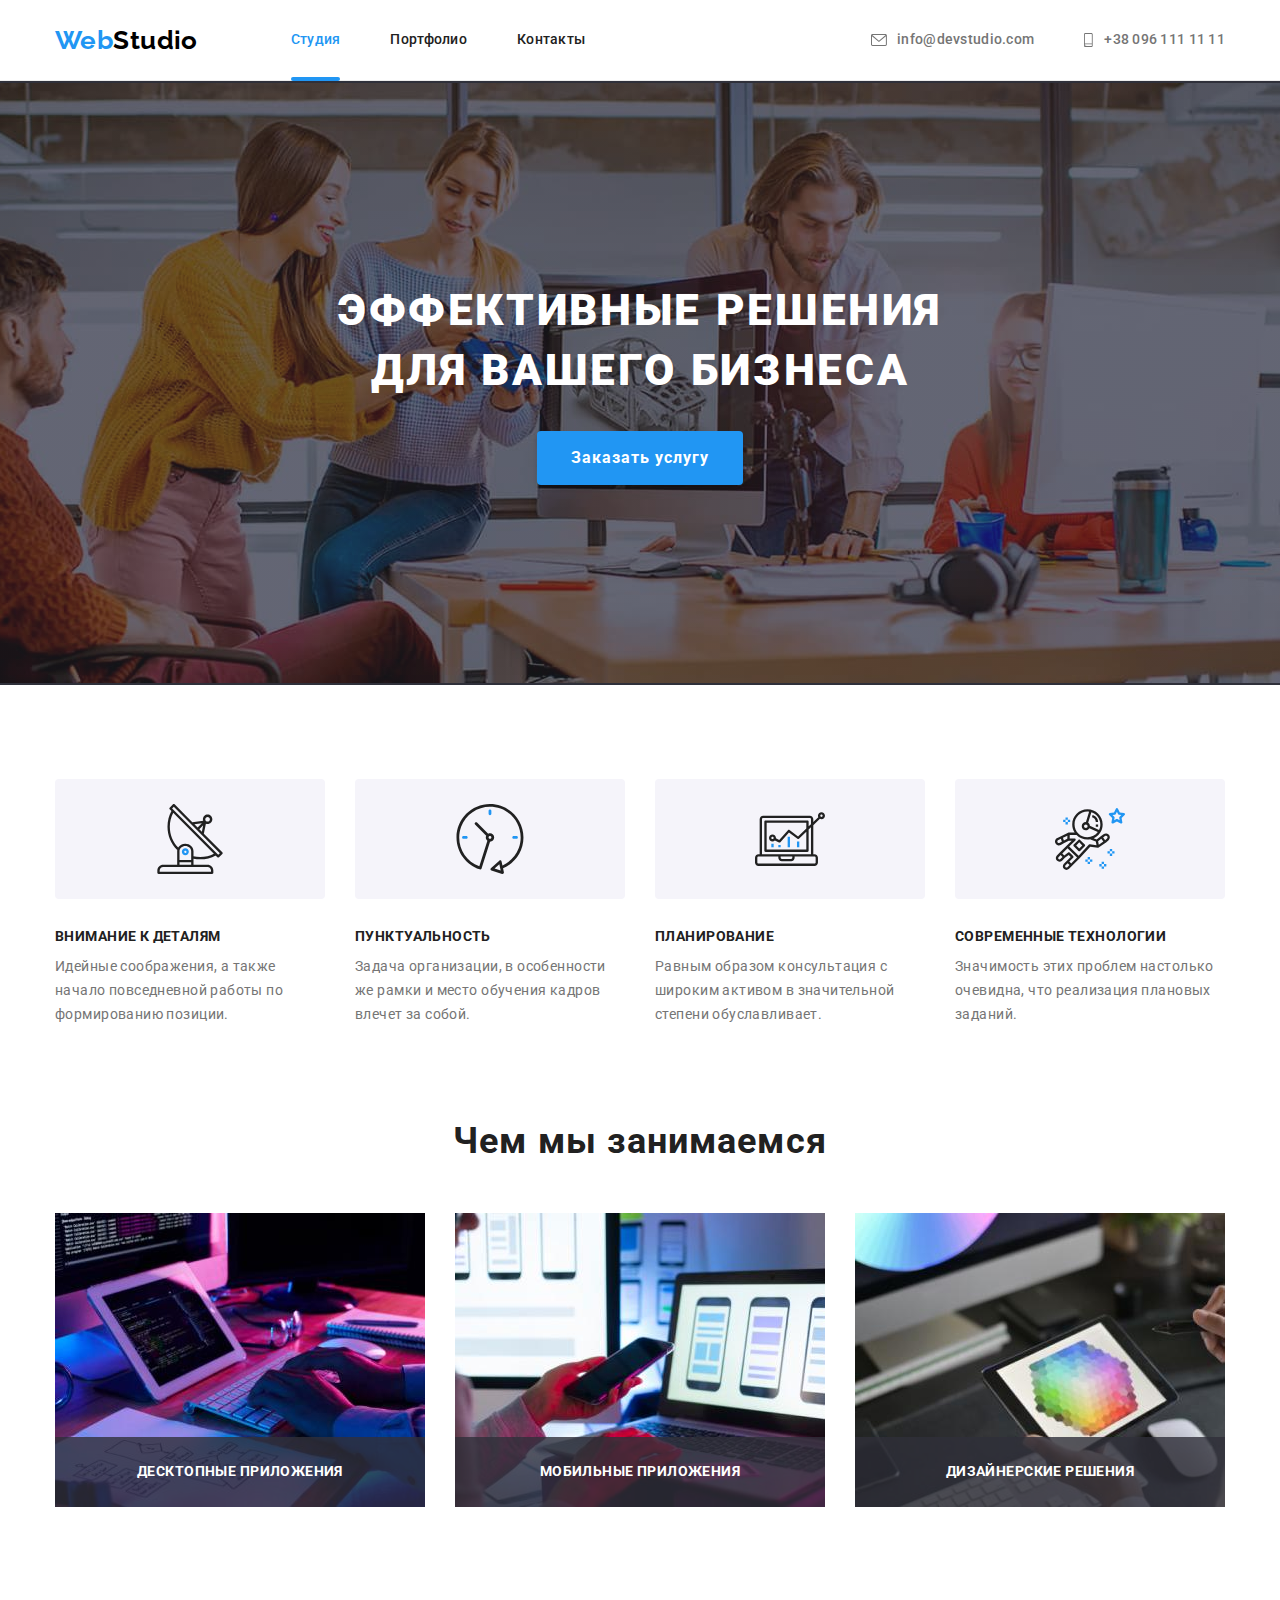
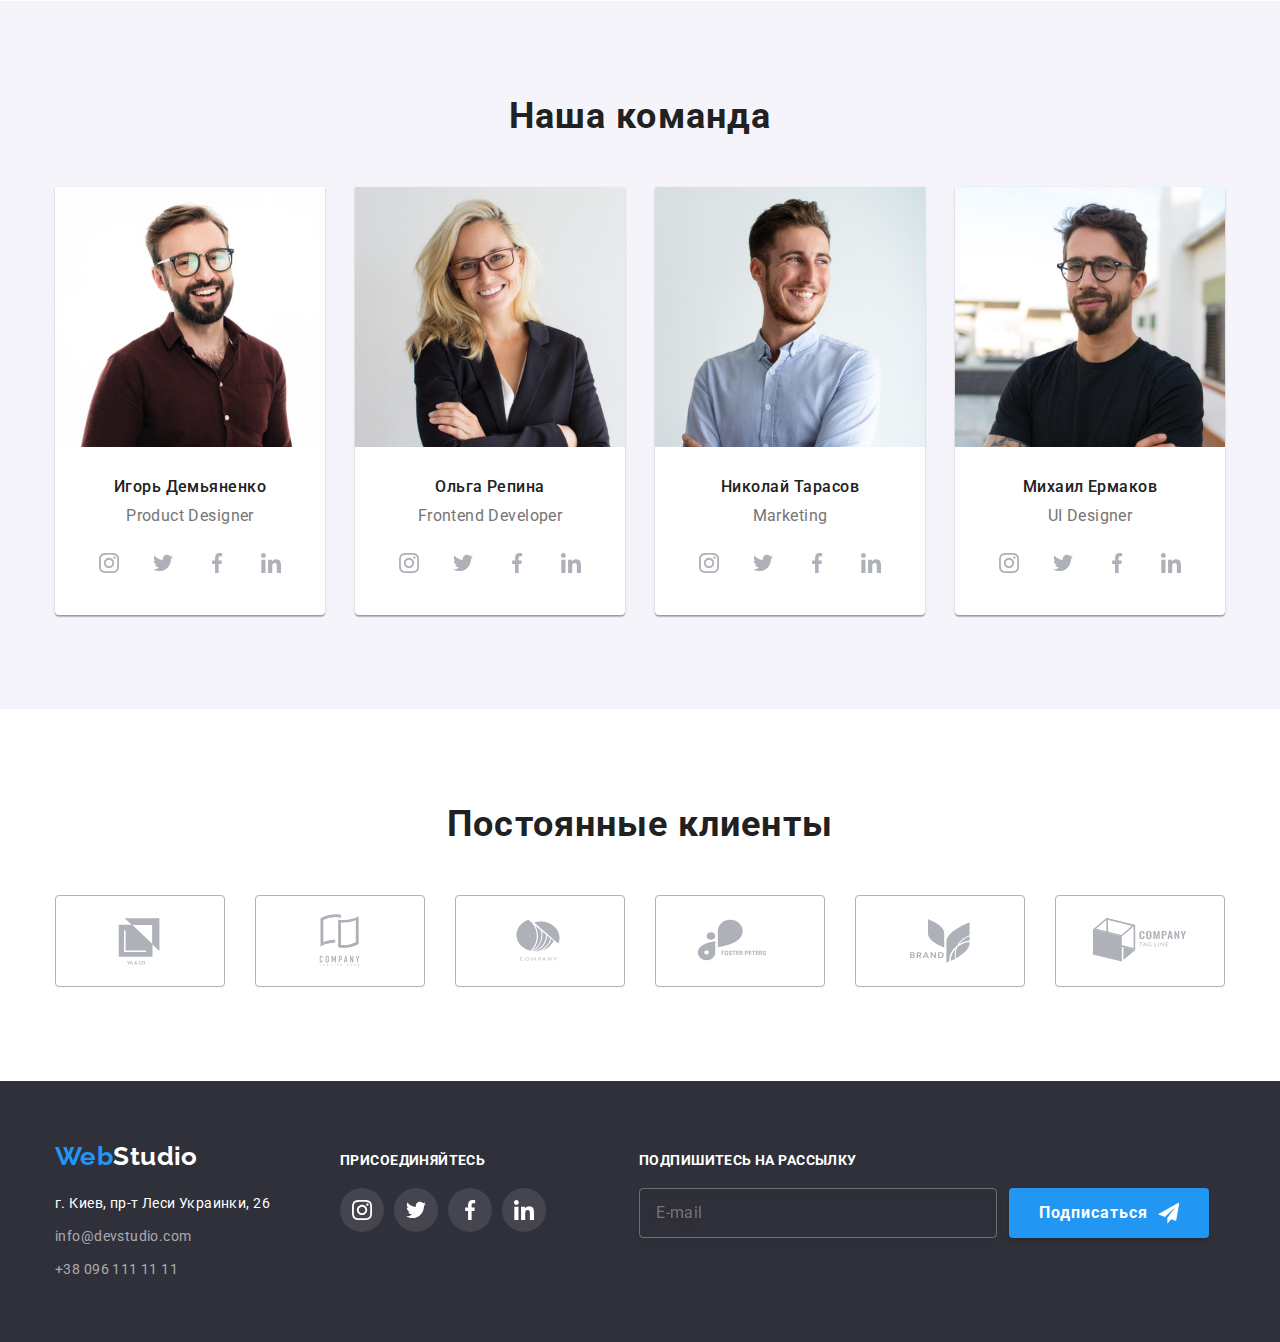
==== index.html @ 06416f3c "змінені імена класів згідно ВЕМ" ====
<!DOCTYPE html>
<html lang="en">
<head>
    <meta charset="UTF-8">
    <meta http-equiv="X-UA-Compatible" content="IE=edge">
    <meta name="viewport" content="width=device-width, initial-scale=1.0">
    <title>WebStudio</title>
    <link href="https://fonts.googleapis.com/css2?family=Raleway:wght@700&family=Roboto:wght@400;500;700;900&display=swap"
        rel="stylesheet">
    <link rel="stylesheet" href="https://cdnjs.cloudflare.com/ajax/libs/modern-normalize/1.1.0/modern-normalize.min.css">
    <link rel="stylesheet" href="./css/styles.css">
</head>
<body>
    <!--навигация-->
    <header class="header">
        <div class="header__container container">
            <nav class="site-nav">
                <a href="./index.html" class="logo">Web<span class="logo__half">Studio</span></a>
                <ul class="site-nav list">
                    <li class="site-nav__item">
                        <a href="#" class="site-nav__link site-nav__link--curent">Студия</a>
                    </li>
                    <li class="site-nav__item">
                        <a href="./portfolio.html" class="site-nav__link">Портфолио</a>
                    </li>
                    <li class="site-nav__item">
                        <a href="#" class="site-nav__link">Контакты</a>
                    </li>
                    
                </ul>
            </nav>
            <ul class="header-contact list">
                <li class="header-contact__item">
                    <a href="mailto:info@devstudio.com" class="header-contact__link">
                        <svg class="header-contact__icon" style="width: 16px; height: 12px;">
                            <use href="./images/symbol-defs.svg#icon-envelope"></use>
                        </svg>
                        info@devstudio.com
                    </a>
            </li>
                <li><a href="tel:+380961111111" class="header-contact__link">
                    <svg class="header-contact__icon" style="width: 10px; height: 16px;">
                        <use href="./images/symbol-defs.svg#icon-smartphone"></use>
                    </svg>
                    +38 096 111 11 11</a></li>
            </ul>
        </div>
    </header>
    <!--основной контент-->
    <main>
        <!--секция 1-->
        <section class="hero section">
            <div class="container">
                <h1 class="hero__title">Эффективные решения для вашего бизнеса</h1>
                <button type="button" class="button" data-modal-open>Заказать услугу</button>
            </div>
        </section>
        <!--секция 2-->
        <section class="features section">
            <div class="container">
                <ul class="features__list list">
                    <li class="features__item">
                       <div class="features__image">
                            <svg class="features__icon">
                                <use href="./images/symbol-defs.svg#icon-antenna">
                                </use>
                            </svg>
                       </div>
                        <h3 class="features__title">Внимание к деталям</h3>
                        <p class="features__text">Идейные соображения, а также начало повседневной работы по формированию позиции.</p>
                    </li>
                    <li class="features__item">
                        <div class="features__image">
                            <svg class="features__icon">
                                <use href="./images/symbol-defs.svg#icon-clock">
                                </use>
                            </svg>
                        </div>
                        <h3 class="features__title">Пунктуальность</h3>
                        <p class="features__text">Задача организации, в особенности же рамки и место обучения кадров влечет за собой.</p>
                    </li>
                    <li class="features__item">
                        <div class="features__image">
                            <svg class="features__icon">
                                <use href="./images/symbol-defs.svg#icon-diagram">
                                </use>
                            </svg>
                        </div>
                        <h3 class="features__title">Планирование</h3>
                        <p class="features__text">Равным образом консультация с широким активом в значительной степени обуславливает.</p>
                    </li>
                    <li class="features__item">
                        <div class="features__image">
                            <svg class="features__icon">
                                <use href="./images/symbol-defs.svg#icon-astronaut">
                                </use>
                            </svg>
                        </div>
                        <h3 class="features__title">Современные технологии</h3>
                        <p class="features__text">Значимость этих проблем настолько очевидна, что реализация плановых заданий.</p>
                    </li>
                </ul>
            </div>
        </section>
        <!--секция 3-->
        <section class="business section">
            <div class="container">
                <h2 class="section-title">Чем мы занимаемся</h2>
                <ul class="business__list list">
                    <li class="business__item"><img src="./images/box-1.jpg" alt="man writing a code">
                        <h3 class="business__title">Десктопные приложения</h3>    
                    </li>
                    <li class="business__item"><img src="./images/box-2.jpg" alt="man with smartphone in his hand near laptop">
                        <h3 class="business__title">Мобильные приложения</h3>
                    </li>
                    <li class="business__item"><img src="./images/box-3.jpg" alt="man with tablet">
                        <h3 class="business__title">Дизайнерские решения</h3>
                    </li>
                </ul>
            </div>
        </section>
        <!--секция 4-->
        <section class="team section">
            <div class="container">
                <h2 class="section-title">Наша команда</h2>
                <ul class="team__list list">
                    <li class="team__item"><img src="./images/img-1.jpg" alt="smiling man in glases" width="270" height="260">
                        <div class="team__discription">
                            <h3 class="team__name">Игорь Демьяненко</h3>
                            <p class="team__position">Product Designer</p>
                            
                            <ul class="social-networks list">
                                <li class="social-networks__item">
                                    <a href="#" class="social-networks__link">
                                        <svg class="social-networks__icon">
                                            <use href="./images/symbol-defs.svg#icon-instagram"></use>
                                        </svg>
                                    </a>
                                </li>
                                <li class="social-networks__item">
                                    <a href="#" class="social-networks__link">
                                        <svg class="social-networks__icon">
                                            <use href="./images/symbol-defs.svg#icon-twitter"></use>
                                        </svg>
                                    </a>
                                </li>
                                <li class="social-networks__item">
                                    <a href="#" class="social-networks__link">
                                        <svg class="social-networks__icon">
                                            <use href="./images/symbol-defs.svg#icon-facebook"></use>
                                        </svg>
                                    </a>
                                </li>
                                <li class="social-networks__item">
                                    <a href="#" class="social-networks__link">
                                        <svg class="social-networks__icon">
                                            <use href="./images/symbol-defs.svg#icon-linkedin"></use>
                                        </svg>
                                    </a>
                                </li>
                            </ul>
                        </div>
                    </li>
                    <li class="team__item"><img src="./images/img-2.jpg" alt="smiling woman with glasses" width="270" height="260">
                        <div class="team__discription">
                            <h3 class="team__name">Ольга Репина</h3>
                            <p class="team__position">Frontend Developer</p>
                            <ul class="social-networks list">
                                <li class="social-networks__item">
                                    <a href="#" class="social-networks__link">
                                        <svg class="social-networks__icon">
                                            <use href="./images/symbol-defs.svg#icon-instagram"></use>
                                        </svg>
                                    </a>
                                </li>
                                <li class="social-networks__item">
                                    <a href="#" class="social-networks__link">
                                        <svg class="social-networks__icon">
                                            <use href="./images/symbol-defs.svg#icon-twitter"></use>
                                        </svg>
                                    </a>
                                </li>
                                <li class="social-networks__item">
                                    <a href="#" class="social-networks__link">
                                        <svg class="social-networks__icon">
                                            <use href="./images/symbol-defs.svg#icon-facebook"></use>
                                        </svg>
                                    </a>
                                </li>
                                <li class="social-networks__item">
                                    <a href="#" class="social-networks__link">
                                        <svg class="social-networks__icon">
                                            <use href="./images/symbol-defs.svg#icon-linkedin"></use>
                                        </svg>
                                    </a>
                                </li>
                            </ul>
                        </div>
                    </li>
                    <li class="team__item"><img src="./images/img-3.jpg" alt="smiling man" width="270" height="260">
                        <div class="team__discription">
                            <h3 class="team__name">Николай Тарасов</h3>
                            <p class="team__position">Marketing</p>
                            <ul class="social-networks list">
                                <li class="social-networks__item">
                                    <a href="#" class="social-networks__link">
                                        <svg class="social-networks__icon">
                                            <use href="./images/symbol-defs.svg#icon-instagram"></use>
                                        </svg>
                                    </a>
                                </li>
                                <li class="social-networks__item">
                                    <a href="#" class="social-networks__link">
                                        <svg class="social-networks__icon">
                                            <use href="./images/symbol-defs.svg#icon-twitter"></use>
                                        </svg>
                                    </a>
                                </li>
                                <li class="social-networks__item">
                                    <a href="#" class="social-networks__link">
                                        <svg class="social-networks__icon">
                                            <use href="./images/symbol-defs.svg#icon-facebook"></use>
                                        </svg>
                                    </a>
                                </li>
                                <li class="social-networks__item">
                                    <a href="#" class="social-networks__link">
                                        <svg class="social-networks__icon">
                                            <use href="./images/symbol-defs.svg#icon-linkedin"></use>
                                        </svg>
                                    </a>
                                </li>
                            </ul>
                        </div>
                    </li>
                    <li class="team__item"><img src="./images/img-4.jpg" alt="man in glases" width="270" height="260">
                        <div class="team__discription">
                            <h3 class="team__name">Михаил Ермаков</h3>
                            <p class="team__position">UI Designer</p>
                            <ul class="social-networks list">
                                <li class="social-networks__item">
                                    <a href="#" class="social-networks__link">
                                        <svg class="social-networks__icon">
                                            <use href="./images/symbol-defs.svg#icon-instagram"></use>
                                        </svg>
                                    </a>
                                </li>
                                <li class="social-networks__item">
                                    <a href="#" class="social-networks__link">
                                        <svg class="social-networks__icon">
                                            <use href="./images/symbol-defs.svg#icon-twitter"></use>
                                        </svg>
                                    </a>
                                </li>
                                <li class="social-networks__item">
                                    <a href="#" class="social-networks__link">
                                        <svg class="social-networks__icon">
                                            <use href="./images/symbol-defs.svg#icon-facebook"></use>
                                        </svg>
                                    </a>
                                </li>
                                <li class="social-networks__item">
                                    <a href="#" class="social-networks__link">
                                        <svg class="social-networks__icon">
                                            <use href="./images/symbol-defs.svg#icon-linkedin"></use>
                                        </svg>
                                    </a>
                                </li>
                            </ul>
                        </div>
                    </li>
                </ul>
            </div>
        </section>
        <!--секция 5-->
        <section class="regular-customers section">
            <div class="container">
                <h2 class="section-title">Постоянные клиенты</h2>
                <ul class="regular-customers__list list">
                    <li class="regular-customers__item">
                        <a href="" class="regular-customers__link">
                            <svg class="regular-customers__logo">
                                <use href="./images/symbol-defs.svg#icon-company-one">
                                </use>
                            </svg>
                        </a>
                    </li>
                    <li class="regular-customers__item">
                        <a href="" class="regular-customers__link">
                            <svg class="regular-customers__logo">
                                <use href="./images/symbol-defs.svg#icon-company-two">
                                </use>
                            </svg>
                        </a>
                    </li>
                    <li class="regular-customers__item">
                        <a href="" class="regular-customers__link">
                            <svg class="regular-customers__logo">
                                <use href="./images/symbol-defs.svg#icon-company-three">
                                </use>
                            </svg>
                        </a>
                    </li>
                    <li class="regular-customers__item">
                        <a href="" class="regular-customers__link">
                            <svg class="regular-customers__logo">
                                <use href="./images/symbol-defs.svg#icon-company-four">
                                </use>
                            </svg>
                        </a>
                    </li>
                    <li class="regular-customers__item">
                        <a href="" class="regular-customers__link">
                            <svg class="regular-customers__logo">
                                <use href="./images/symbol-defs.svg#icon-company-five">
                                </use>
                            </svg>
                        </a>
                    </li>
                    <li class="regular-customers__item">
                        <a href="" class="regular-customers__link">
                            <svg class="regular-customers__logo">
                                <use href="./images/symbol-defs.svg#icon-company-six">
                                </use>
                            </svg>
                        </a>
                    </li>
                </ul>
            </div>
        </section>
    </main>
    <!--контакты-->
    <footer class="footer">
        <div class="footer__display container">
            <div>
            <a href="./index.html" class="logo logo--footer">Web<span class="footer__logo-half">Studio</span></a>
            <address>
                <p class="footer__location">г. Киев, пр-т Леси Украинки, 26</p>
                
                <ul class="footer__adress list">
                    <li class="footer__item"><a href="mailto:info@devstudio.com" class="footer__contact">info@devstudio.com</a></li>
                    <li class="footer__item"><a href="tel:+380961111111" class="footer__contact">+38 096 111 11 11</a></li>
                </ul>

            </address>
            </div>
        
        
            <div class="join">
                <h3 class="footer-subtitle">присоединяйтесь</h3>
                <ul class="social-networks join__social-networks list">
                    <li class="social-networks__item">
                        <a href="#" class="social-networks__link social-networks__link--bg">
                            <svg class="social-networks__icon social-networks__icon--color">
                                <use href="./images/symbol-defs.svg#icon-instagram"></use>
                            </svg>
                        </a>
                    </li>
                    <li class="social-networks__item">
                        <a href="#" class="social-networks__link social-networks__link--bg">
                            <svg class="social-networks__icon social-networks__icon--color">
                                <use href="./images/symbol-defs.svg#icon-twitter"></use>
                            </svg>
                        </a>
                    </li>
                    <li class="social-networks__item">
                        <a href="#" class="social-networks__link social-networks__link--bg">
                            <svg class="social-networks__icon social-networks__icon--color">
                                <use href="./images/symbol-defs.svg#icon-facebook"></use>
                            </svg>
                        </a>
                    </li>
                    <li class="social-networks__item">
                        <a href="#" class="social-networks__link social-networks__link--bg">
                            <svg class="social-networks__icon social-networks__icon--color">
                                <use href="./images/symbol-defs.svg#icon-linkedin"></use>
                            </svg>
                        </a>
                    </li>
                </ul>
            </div>
            <div class="subscription">
                <h3 class="footer-subtitle">Подпишитесь на рассылку</h3>
                <form class="subscription__form">
                        <input type="email" name="email" placeholder="E-mail" class="subscription__email" required >
                    <button type="submit" class="button subscription__button">Подписаться
                        <svg width="24" height="24" class="subscription__icon">
                            <use href="./images/symbol-defs.svg#icon-send"></use>
                        </svg>
                    </button>
                </form>
            </div>
        </div>
    </footer>

    <div class="backdrop is-hidden" data-modal>
        <div class="modal">
            <button type="button" class="close-button" data-modal-close>
                <svg class="close-button__image">
                    <use href="./images/symbol-defs.svg#icon-close"></use>
                </svg>
            </button>

            <form action="#" class="main-form">
                <h2 class="main-form__title">Оставьте свои данные, мы вам перезвоним</h2>
               <div class="input">
                    <label for="user-name" class="input__lable">Имя
                        <input id="user-name" type="text" name="user-name" class="input__field">
                        <svg class="input__icon">
                            <use href="./images/symbol-defs.svg#icon-person-black"></use>
                        </svg>
                        </label>
                </div>
                <div class="input">
                    <label for="user-phone" class="input__lable">Телефон
                    <input id="user-phone" type="tel" name="user-phone" class="input__field">
                    <svg class="input__icon">
                        <use href="./images/symbol-defs.svg#icon-phone-black"></use>
                    </svg>
                    </label>
                </div>
                <div class="input">
                    <label for="user-email" class="input__lable">Почта
                    <input id="user-email" type="email" name="user-email" class="input__field">
                    <svg class="input__icon">
                        <use href="./images/symbol-defs.svg#icon-email-black"></use>
                    </svg>
                    </label>
                </div>
                <div class="input">
                    <label for="comment" class="input__lable">Комментарий</label>
                   <textarea name="comment" id="comment" cols="1" rows="10" placeholder="Введите текст" class="input__coment"></textarea>
                </div>
                <div class="check-box">
                    <label for="agree" class="check-box__label">
                        <input id="agree" type="checkbox" class="check-box__marck">
                            <svg class="check-box__image">
                                <use href="./images/symbol-defs.svg#icon-check"></use>
                            </svg>
                        <span class="check-box__text">Соглашаюсь с рассылкой и принимаю <a href="#" class="check-box__link">
                        Условия договора</a></span>
                    </label>
                    
                </div>
                <button type="submit" class="button main-form__btn">Отправить</button>

            </form>
        </div>
    </div>
    <script src="./js/modal.js"></script>
</body>
</html>
---- css/styles.css ----
:root {
  --primary-text-color: #757575;
  --secondary-color: #212121;
  --text-white: #ffffff;
  --accent-color: #2196f3;
  --primary-bgc: #ffffff;
  --secondary-bgc: #f5f4fa;
  --footer-bcg: #2f303a;
}

body {
  font-family: Roboto, sans-serif;
  background-color: var(--primary-bgc);
  color: var(--primary-text-color);
  font-size: 14px;
  letter-spacing: 0.03em;
}

/*обнулюяю відступи окремих елементів**/
h1,
h2,
h3,
h4,
h5,
h6,
ul,
p {
  margin: 0;
  padding: 0;
}

/*задаю значення та спосіб відображення всіх елементів img*/
img {
  display: block;
  max-width: 100%;
}

/*параметри контейнера*/
.container {
  margin-left: auto;
  margin-right: auto;
  padding-left: 15px;
  padding-right: 15px;
  width: 1200px;
}

/*параметри секій*/
.section {
  padding-bottom: 94px;
  padding-top: 94px;
}

/*Прибирає маркери списку*/
.list {
  list-style: none;
}

/*Header*/
.header {
  border-bottom: solid 1px #ececec;
}

/*перелаштовує на flex елементи всередині heaer*/
.header__container {
  display: flex;
  align-items: center;
}

/*Логотип*/

.logo {
  margin-right: 93px;

  font-family: "Raleway", sans-serif;
  font-weight: 700;
  font-size: 26px;
  line-height: 1.19;

  color: var(--accent-color);
  text-decoration: none;
}

.logo__half {
  color: #000000;
}

/*Навігація сайту*/
.site-nav {
  display: flex;
  align-items: center;
}

.site-nav__link {
  display: block;
  padding: 32px 0;

  color: var(--secondary-color);
  text-decoration: none;
  font-weight: 500;
  font-size: 14px;
  line-height: 1.14;
  letter-spacing: 0.02em;

  transition: color 250ms cubic-bezier(0.4, 0, 0.2, 1);
}

.site-nav__item:not(:last-child) {
  margin-right: 50px;
}

.site-nav__link:hover,
.site-nav__link:focus {
  color: var(--accent-color);
}
.site-nav__link--curent {
  position: relative;
  color: var(--accent-color);
}

.site-nav__link--curent::after {
  position: absolute;
  bottom: -1px;
  display: block;

  content: "";
  width: 100%;
  height: 4px;

  background-color: var(--accent-color);
  border-radius: 2px;
}

/*Контакти*/

.header-contact {
  display: flex;
  margin-left: auto;
}

.header-contact__link {
  display: flex;
  align-items: center;

  color: var(--primary-text-color);
  text-decoration: none;
  font-weight: 500;
  font-size: 14px;
  line-height: 1.14;
  letter-spacing: 0.02em;

  transition: color 250ms cubic-bezier(0.4, 0, 0.2, 1);
}

.header-contact__link:hover,
.header-contact__link:focus {
  color: var(--accent-color);
}

.header-contact__item:first-child {
  margin-right: 50px;
}
.header-contact__icon {
  fill: var(--primary-text-color);
  margin-right: 10px;

  transition: fill 250ms cubic-bezier(0.4, 0, 0.2, 1);
}
.header-contact__link:hover .header-contact__icon {
  fill: var(--accent-color);
}

/*Body*/

/*Hero*/
.section.hero {
  background-color: var(--footer-bcg);
  padding: 200px 0;
  text-align: center;
  margin: 0 auto;

  background-image: linear-gradient(
      to right,
      rgba(47, 48, 58, 0.4),
      rgba(47, 48, 58, 0.4)
    ),
    url(../images/hero_image.jpg);
  background-repeat: no-repeat;
  background-position: center;
  max-width: 1600px;
}

/*основний заголовок*/
.hero__title {
  margin: 0 auto;
  max-width: 696px;
  margin-bottom: 30px;

  color: var(--text-white);
  font-weight: 900;
  font-size: 44px;
  line-height: 1.36;
  letter-spacing: 0.06em;
  text-transform: uppercase;
}

/*кнопка "замовити послугу"*/
.button {
  padding: 10px 32px;

  color: var(--text-white);
  background-color: var(--accent-color);
  font-family: "Roboto", sans-serif;
  font-weight: 700;
  font-size: 16px;
  line-height: 1.88;
  letter-spacing: 0.06em;

  border-color: transparent;
  border-radius: 4px;
  box-shadow: 0px 4px 4px rgba(0, 0, 0, 0.15);
  cursor: pointer;

  transition: bacground-color 250ms cubic-bezier(0.4, 0, 0.2, 1);
}

.button:hover,
.button:focus {
  background-color: #188ce8;
  box-sizing: border-box;
  box-shadow: 0px 4px 4px rgba(0, 0, 0, 0.15);

  border-radius: 4px;
}

/*переваги*/
.features {
  padding-bottom: 0;
}

.features__list {
  display: flex;
  flex-wrap: wrap;
  margin-left: calc(-1 * 30px);
}

.features__image {
  display: flex;
  height: 120px;
  align-items: center;
  justify-content: center;
  margin-bottom: 30px;

  background-color: var(--secondary-bgc);
  border-radius: 4px;
}

.features__icon {
  width: 70px;
  height: 70px;
}

.features__item {
  margin-left: 30px;
  flex-basis: calc((100% - 4 * 30px) / 4);
}

.features__title {
  margin-bottom: 10px;

  font-weight: 700;
  font-size: 14px;
  line-height: 1.14;
  text-transform: uppercase;

  color: var(--secondary-color);
}

.features__text {
  font-weight: 400;
  line-height: 1.71;
}

/*Секція 3  чим ми займаємось*/

/*заголовки секцій*/
.section-title {
  margin: 0 auto;
  margin-bottom: 50px;

  font-weight: 700;
  font-size: 36px;
  line-height: 1.17;
  text-align: center;
  letter-spacing: 0.03em;

  color: var(--secondary-color);
}

/*контент секції 3*/
.business__list {
  display: flex;
  flex-wrap: wrap;
  margin-left: -30px;
}

.business__item {
  position: relative;

  margin-left: 30px;
  flex-basis: calc((100% - 3 * 30px) / 3);
}

.business__title {
  position: absolute;
  bottom: 0px;

  width: 100%;
  padding: 27px 0px;

  font-weight: 700;
  font-size: 14px;
  line-height: 1.14;
  text-align: center;
  letter-spacing: 0.03em;
  text-transform: uppercase;

  color: var(--text-white);
  background: rgba(47, 48, 58, 0.8);
}

/*Секція 4  команда*/
.team {
  background: var(--secondary-bgc);
}

.team__list {
  display: flex;
  flex-wrap: wrap;
  margin-left: -30px;
}

/*карточки "команда"*/
.team__item {
  margin-left: 30px;
  flex-basis: calc((100% - 30px * 4) / 4);

  background: var(--primary-bgc);
  box-shadow: 0px 1px 3px rgba(0, 0, 0, 0.12), 0px 1px 1px rgba(0, 0, 0, 0.14),
    0px 2px 1px rgba(0, 0, 0, 0.2);
  border-radius: 0px 0px 4px 4px;
}

/*заголовки карток*/
.team__name {
  margin-bottom: 10px;

  font-weight: 500;
  font-size: 16px;
  line-height: 1.19;
  text-align: center;
  letter-spacing: 0.03em;
  color: var(--secondary-color);
}
.team__position {
  font-size: 16px;
  line-height: 1.19;

  text-align: center;
}

/*заголовки карток - згруповані*/
.team__discription {
  padding: 30px 32px 30px 32px;
  text-align: center;
  box-sizing: border-box;
  align-items: center;
}

/*соціальні мережі*/
.social-networks {
  display: flex;
  margin-top: 16px;
  margin-left: 0px;
  justify-content: space-between;
}

.social-networks__item:not(:last-child) {
  margin-right: 10px;
}

.social-networks__link {
  display: flex;
  align-items: center;
  justify-content: center;
  width: 44px;
  height: 44px;

  background-color: var(--primary-bgc);
  border-radius: 50%;

  transition: background-color 250ms cubic-bezier(0.4, 0, 0.2, 1);
}

.social-networks__icon {
  width: 20px;
  height: 20px;

  fill: #afb1b8;

  transition: fill 250ms cubic-bezier(0.4, 0, 0.2, 1);
}

.social-networks__link:hover .social-networks__icon,
.social-networks__link:focus .social-networks__icon {
  fill: var(--text-white);
}

.social-networks__link:hover,
.social-networks__link:focus {
  background-color: var(--accent-color);
}

/*секція 5 regular-customers*/
.regular-customers__list {
  display: flex;
  flex-wrap: wrap;
  margin-left: -30px;
}

.regular-customers__item {
  margin-left: 30px;
  flex-basis: calc((100% - 30px * 6) / 6);
}

.regular-customers__link {
  display: flex;
  align-items: center;
  justify-content: center;

  width: 170px;
  height: 92px;

  border: solid 1px #afb1b8;
  border-radius: 4px;

  transition: border 250ms cubic-bezier(0.4, 0, 0.2, 1);
}
.regular-customers__link:hover,
.regular-customers__link:focus {
  border: solid 1px var(--accent-color);
}

.regular-customers__logo {
  width: 106px;
  height: 60px;

  fill: #afb1b8;
  box-sizing: border-box;

  transition: fill 250ms cubic-bezier(0.4, 0, 0.2, 1);
}

.regular-customers__link:hover .regular-customers__logo,
.regular-customers__link:focus .regular-customers__logo {
  fill: var(--accent-color);
}

/*footer*/
.footer {
  background: var(--footer-bcg);
  padding: 60px 0;
}

/*параметри логотипу у футері*/
.logo--footer {
  display: inline-block;
  margin-bottom: 20px;
  margin-right: 0px;
}
.footer__logo-half {
  color: var(--text-white);
}

/*адреса*/
.footer__location {
  font-style: normal;
  line-height: 1.71;

  color: var(--text-white);

  margin-bottom: 9px;
}

/*контактні дані*/
.footer__contact {
  font-style: normal;
  line-height: 1.71;
  text-decoration: none;

  color: rgba(255, 255, 255, 0.6);

  transition: color 250ms cubic-bezier(0.4, 0, 0.2, 1);
}
.footer__contact:hover,
.footer__contact:focus {
  color: var(--accent-color);
}

.footer__item:first-child {
  margin-bottom: 9px;
}

/*footer social list*/

.footer__display {
  display: flex;
  align-items: baseline;
}

.join {
  margin-left: 70px;
}
.footer-subtitle {
  margin-bottom: 20px;

  font-weight: 700;
  font-size: 14px;
  line-height: 16px;
  letter-spacing: 0.03em;
  text-transform: uppercase;

  color: #ffffff;
}

.join__social-networks {
  display: flex;
  justify-content: space-between;
}

.social-networks__item:not(:last-child) {
  margin-right: 10px;
}

.social-networks__link--bg {
  background: rgba(255, 255, 255, 0.1);
}

.social-networks__icon--color {
  fill: var(--text-white);
}

/*footer form*/

.subscription {
  margin-left: 93px;
}
.subscription__form {
  display: flex;
}
.subscription__email {
  display: flex;
  align-items: center;
  width: 358px;
  height: 50px;
  padding-left: 16px;

  font-size: 16px;
  line-height: 1.25;
  letter-spacing: 0.03em;
  color: rgba(255, 255, 255, 0.6);

  border: 1px solid rgba(255, 255, 255, 0.3);
  box-sizing: border-box;
  filter: drop-shadow(0px 4px 4px rgba(0, 0, 0, 0.15));
  border-radius: 4px;
  background: transparent;

  transition: border-color 250ms cubic-bezier(0.4, 0, 0.2, 1);
}

.subscription__email:focus-within {
  outline: none;
  border-color: var(--accent-color);
}

.subscription__button {
  display: flex;
  align-items: center;
  justify-content: center;
  padding: 10px 28px;
  width: 200px;
  height: 50px;
  margin-left: 12px;
}

.subscription__icon {
  fill: var(--primary-bgc);
  margin-left: 10px;
}

/*Backdrop*/

.backdrop {
  position: fixed;
  top: 0;
  left: 0;
  width: 100%;
  height: 100%;

  background: rgba(0, 0, 0, 0.2);

  transition: opacity 250ms cubic-bezier(0.4, 0, 0.2, 1),
    visibility 250ms cubic-bezier(0.4, 0, 0.2, 1);
  opacity: 1;
}
.modal {
  display: block;
  position: absolute;
  top: 50%;
  left: 50%;

  min-height: 581px;
  min-width: 528px;
  background: var(--primary-bgc);

  box-shadow: 0px 1px 3px rgba(0, 0, 0, 0.12), 0px 1px 1px rgba(0, 0, 0, 0.14),
    0px 2px 1px rgba(0, 0, 0, 0.2);
  border-radius: 4px;

  transition: transform 250ms cubic-bezier(0.4, 0, 0.2, 1);
  transform: translate(-50%, -50%) scale(1);
}

.backdrop.is-hidden .modal {
  transform: translate(-50%, -50%) scale(1.1);
  display: block;
  position: absolute;
  top: 50%;
  left: 50%;
}

.backdrop.is-hidden {
  opacity: 0;
  pointer-events: none;
  visibility: hidden;
}

.close-button__image {
  width: 18px;
  height: 18px;
  fill: #000000;

  transition: fill 250ms cubic-bezier(0.4, 0, 0.2, 1);
}

.close-button__image:hover,
.close-button__image:focus {
  fill: var(--accent-color);
}
.close-button {
  position: absolute;
  top: 8px;
  right: 8px;

  display: flex;
  width: 30px;
  height: 30px;
  align-items: center;
  justify-content: center;

  background: var(--primary-bgc);
  border: 1px solid rgba(0, 0, 0, 0.1);
  border-radius: 50%;
  cursor: pointer;
}
/*===Форма===*/
.main-form {
  padding: 40px;
}
.main-form__title {
  display: inline-block;
  margin-bottom: 12px;
  font-size: 700;
  font-size: 20px;
  line-height: 1.15;
  align-items: center;
  vertical-align: Top;
  letter-spacing: 0.03em;
  color: var(--secondary-color);
}
.input {
  position: relative;
  display: flex;
  flex-direction: column;
}
.input:not(:last-child) {
  margin-bottom: 10px;
}
.input__field {
  width: 448px;
  height: 40px;
  box-sizing: border-box;
  padding: 12px 12px 12px 42px;
  margin-top: 4px;

  font-size: 16px;
  line-height: 1.16;
  letter-spacing: 0.01em;

  border: 1px solid rgba(33, 33, 33, 0.2);
  border-radius: 4px;
  cursor: pointer;

  transition: border-color 250ms cubic-bezier(0.4, 0, 0.2, 1);
}
.input__lable {
  display: flex;
  flex-direction: column;
  margin-left: 0;
  margin-right: 0;

  font-size: 12px;
  line-height: 1.17;
  letter-spacing: 0.01em;
  color: var(--primary-text-color);
}

.input__field:focus-within {
  border-color: var(--accent-color);
  outline: none;
}

.input__icon {
  position: absolute;
  display: flex;
  width: 18px;
  height: 18px;
  justify-content: baseline;
  align-items: baseline;
  left: 12px;
  top: 29px;

  fill: var(--secondary-color);
  transition: fill 250ms cubic-bezier(0.4, 0, 0.2, 1);
}

.input__lable:focus-within .input__icon {
  fill: var(--accent-color);
}

.input__coment {
  box-sizing: content-box;
  position: relative;
  resize: none;
  width: 448px;
  height: 120px;
  padding: 12px 16px;
  margin-top: 4px;

  font-size: 12px;
  line-height: 1.17;
  letter-spacing: 0.01em;
  color: #757575;

  border: 1px solid rgba(33, 33, 33, 0.2);
  box-sizing: border-box;
  border-radius: 4px;

  transition: border-color 250ms cubic-bezier(0.4, 0, 0.2, 1);
}

.input__coment:focus-within {
  border-color: var(--accent-color);
  outline: none;
}

.input__coment::placeholder {
  font-size: 14px;
  line-height: 1.14;
  letter-spacing: 0.01em;

  color: rgba(117, 117, 117, 0.5);
}

.check-box {
  display: flex;
  justify-content: baseline;
  align-items: baseline;
  margin-top: 20px;
  margin-bottom: 30px;
}
.check-box__label {
  display: flex;
  justify-content: center;
  align-items: center;
  margin-left: auto;
  margin-right: auto;
  font-size: 14px;
  line-height: 1.71;
  letter-spacing: 0.03em;
  color: var(--primary-text-color);
}
.check-box__marck {
  width: 16px;
  height: 15px;
  margin-right: 7px;
  appearance: none;
}

.check-box__image {
  width: 16px;
  height: 15px;
  margin-right: 7px;

  fill: var(--text-white);
  border: 2px solid var(--secondary-color);
  border-radius: 2px;

  transition: background-color 250ms cubic-bezier(0.4, 0, 0.2, 1),
    border-color 250ms cubic-bezier(0.4, 0, 0.2, 1);
}
.check-box__marck:checked + .check-box__image {
  width: 16px;
  height: 15px;
  fill: var(--text-white);
  border-color: var(--accent-color);
  background-color: var(--accent-color);
  background-origin: border-box;
}

.check-box__text {
  font-size: 14px;
  line-height: 1.71;
  letter-spacing: 0.03em;
  color: var(--primary-text-color);
}
.check-box__link {
  font-size: 14px;
  line-height: 24px;
  letter-spacing: 0.03em;
  color: var(--accent-color);
}
.main-form__btn {
  display: flex;
  align-items: center;
  justify-content: center;
  padding: 10px 28px;
  width: 200px;
  height: 50px;
  margin-left: auto;
  margin-right: auto;
}

/*Portfolio*/

/*приховує заголовок секції*/
.portfolio__title-visually-hidden {
  position: absolute;
  width: 1px;
  height: 1px;
  margin: -1px;
  border: 0;
  padding: 0;

  white-space: nowrap;
  clip-path: inset(100%);
  clip: rect(0 0 0 0);
  overflow: hidden;
}

/*Фільтр*/
.filter {
  display: flex;
  justify-content: center;
  margin-bottom: 50px;
}

.filter__item:not(:last-child) {
  margin-right: 8px;
}

/*конпки фільтра*/
.filter__button {
  padding: 6px 22px;

  font-family: Roboto;
  font-weight: 500;
  font-size: 16px;
  line-height: 1.63;
  text-align: center;
  letter-spacing: 0.03em;

  border: none;
  border-radius: 4px;
  color: var(--secondary-color);
  background-color: var(--secondary-bgc);
  cursor: pointer;

  transition: color 250ms cubic-bezier(0.4, 0, 0.2, 1),
    background-color 250ms cubic-bezier(0.4, 0, 0.2, 1),
    box-shadow 250ms cubic-bezier(0.4, 0, 0.2, 1);
}

.filter__button:hover,
.filter__button:focus {
  color: var(--text-white);
  background-color: var(--accent-color);
  box-shadow: 0px 3px 1px rgba(0, 0, 0, 0.1), 0px 1px 2px rgba(0, 0, 0, 0.08),
    0px 2px 2px rgba(0, 0, 0, 0.12);
  border-radius: 4px;
}

.filter__button--curent {
  color: var(--text-white);
  background-color: var(--accent-color);
}

/*Проекти*/
.project {
  display: flex;
  flex-wrap: wrap;
  margin-left: -30px;
  margin-top: -30px;
}

/*карточки*/
.project__item {
  margin-left: 30px;
  margin-top: 30px;
  flex-basis: calc((100% - 30px * 3) / 3);

  background-color: var(--primary-bgc);
}

.project__link {
  display: block;
  height: 100%;
  font-family: Roboto;
  text-decoration: none;

  transition: box-shadow 250ms cubic-bezier(0.4, 0, 0.2, 1);
}
.project__link:hover,
.project__link:focus {
  display: block;
  box-shadow: 0px 1px 1px rgba(0, 0, 0, 0.12), 0px 4px 4px rgba(0, 0, 0, 0.06),
    1px 4px 6px rgba(0, 0, 0, 0.16);
}

/*заголовки карток - згруповані*/
.project__description {
  padding: 20px 24px;
  border: solid 1px #eeeeee;
  border-top: none;
}

/*заголовки карток*/
.project__title {
  margin-bottom: 4px;

  font-weight: 700;
  font-size: 18px;
  line-height: 2;
  letter-spacing: 0.06em;

  color: var(--secondary-color);
}
.project__type {
  font-size: 16px;
  line-height: 1.88;
  letter-spacing: 0.03em;
  color: var(--primary-text-color);
}

/*Оверлей*/

.project__thumb {
  position: relative;
  overflow: hidden;
}

.overlay {
  position: absolute;
  width: 100%;
  height: 100%;
  top: 0%;
  left: 0%;

  padding: 63px 24px;
  font-size: 18px;
  line-height: 1.55;
  letter-spacing: 0.03em;

  color: var(--text-white);
  background: rgba(33, 150, 243, 0.9);

  transform: translateY(calc(100% + 1px));
  transition: transform 250ms cubic-bezier(0.4, 0, 0.2, 1);
}

.project__link:hover .overlay,
.project__link:focus .overlay {
  transform: translateY(0);
}
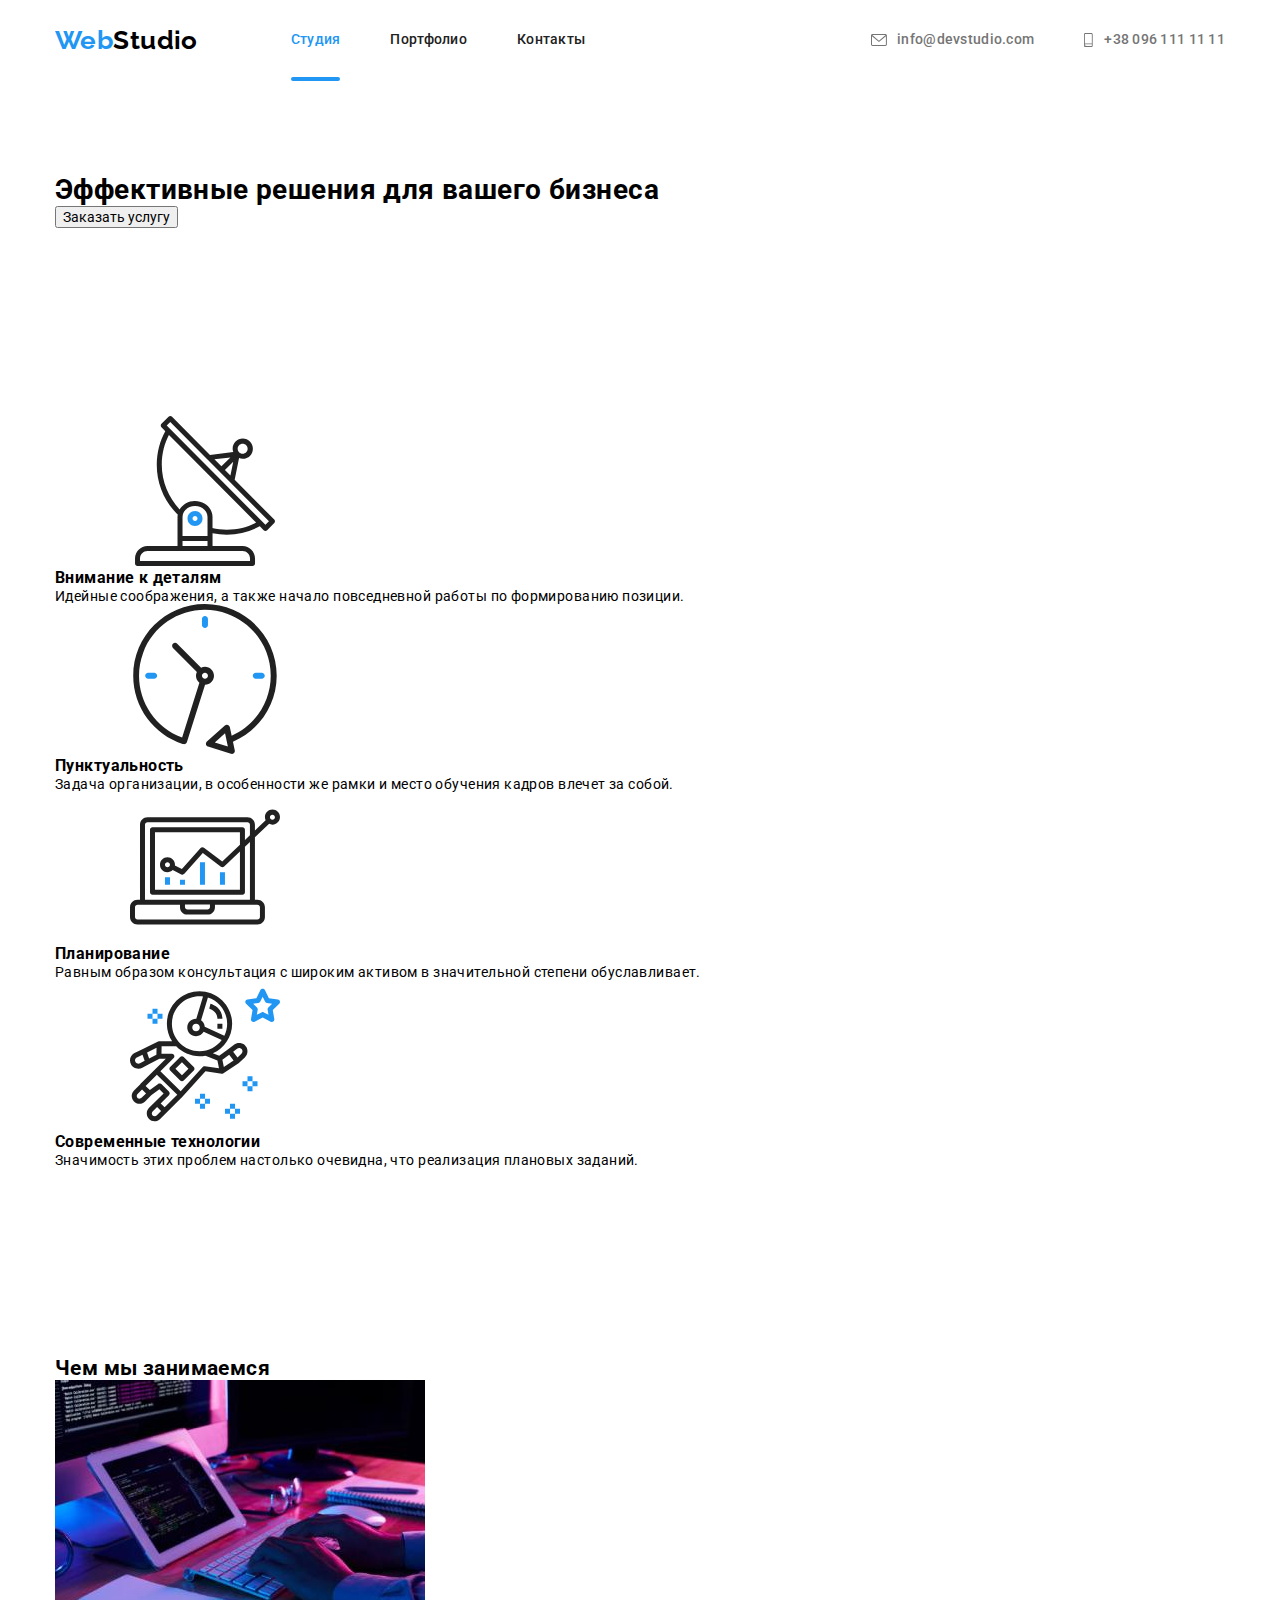
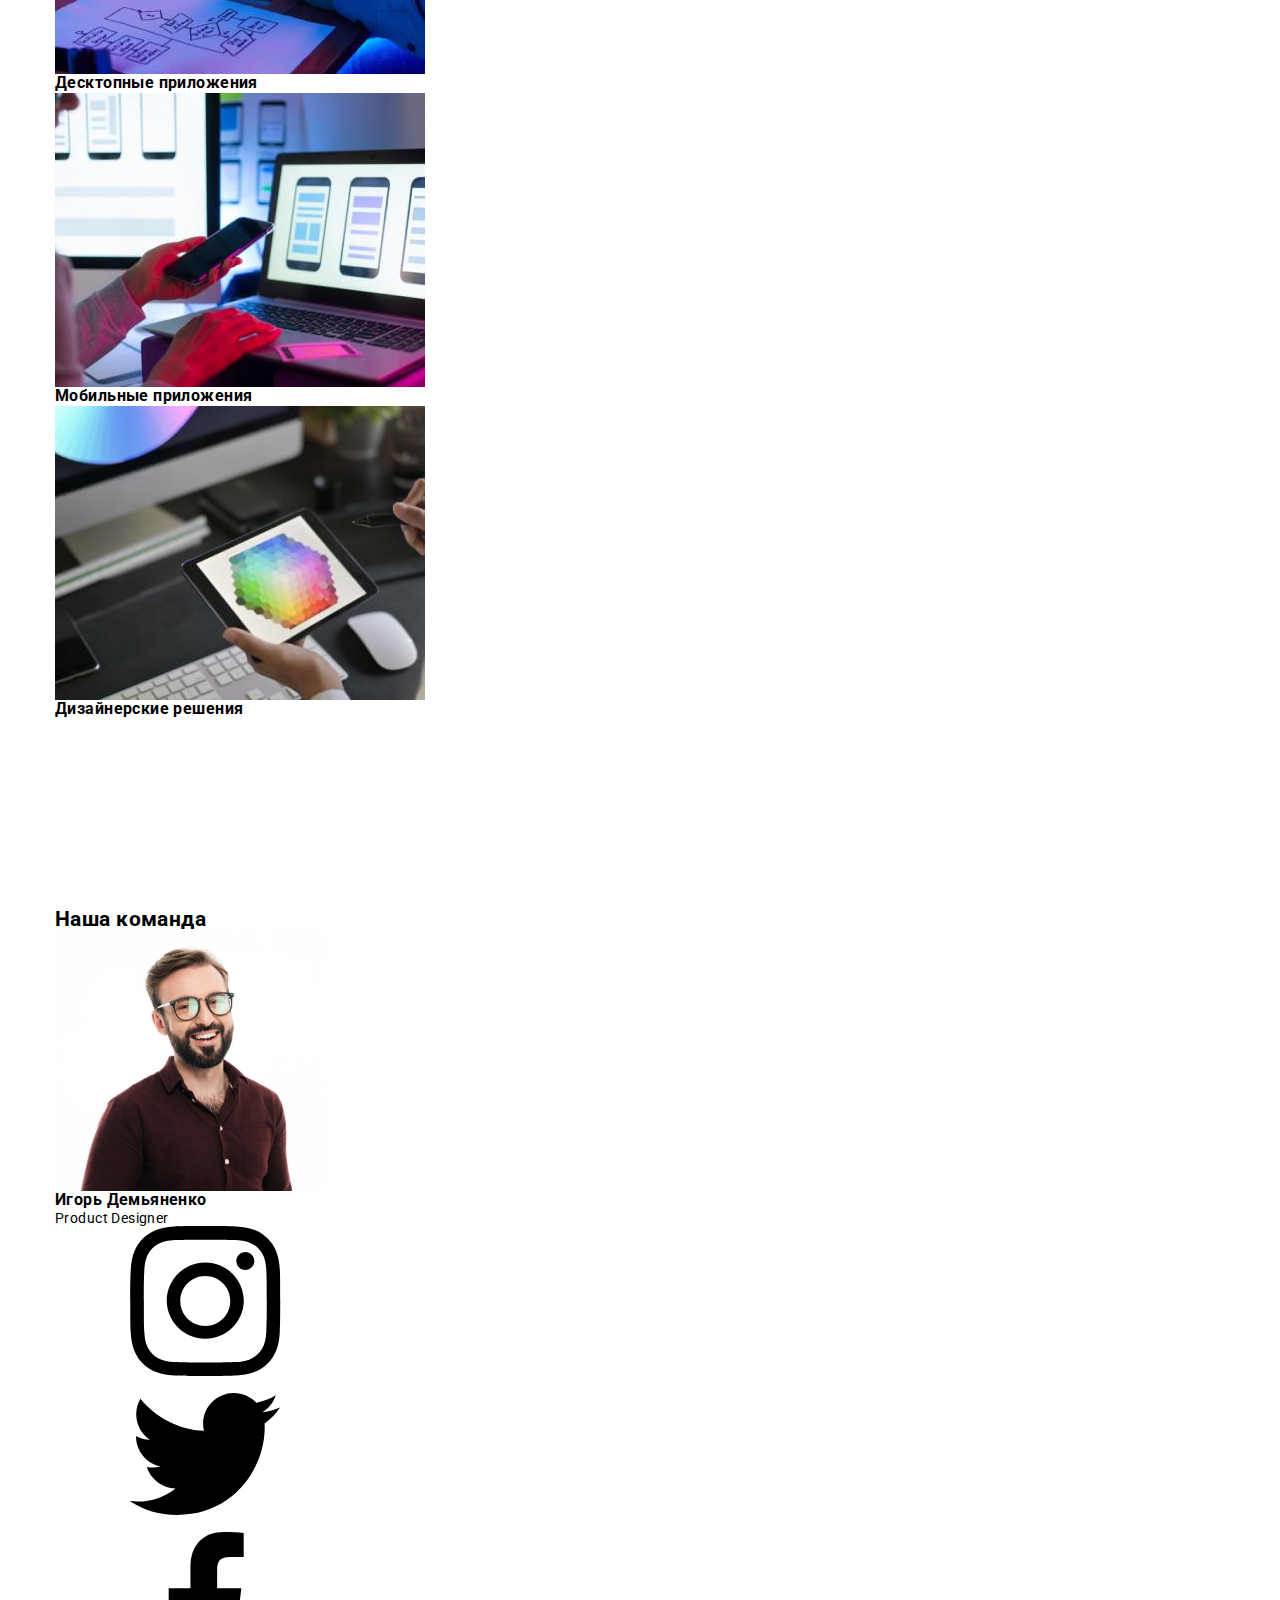
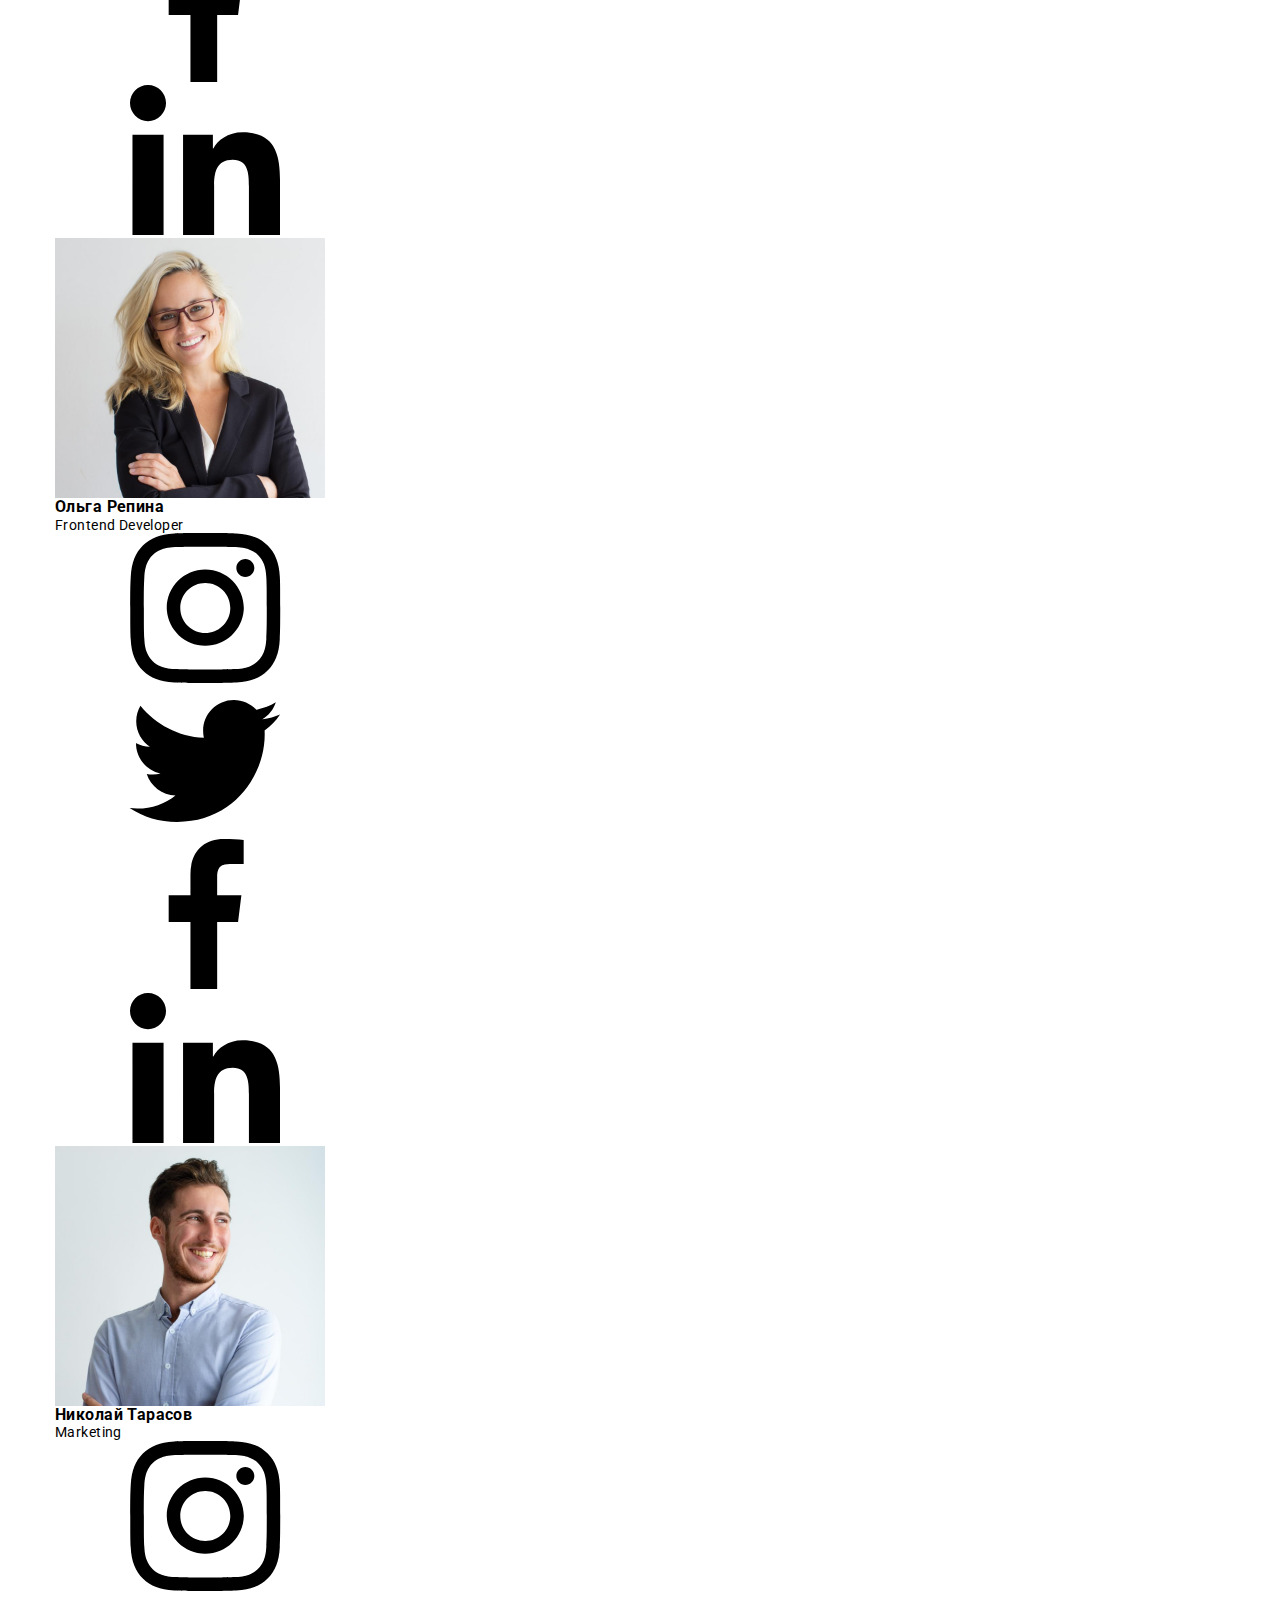
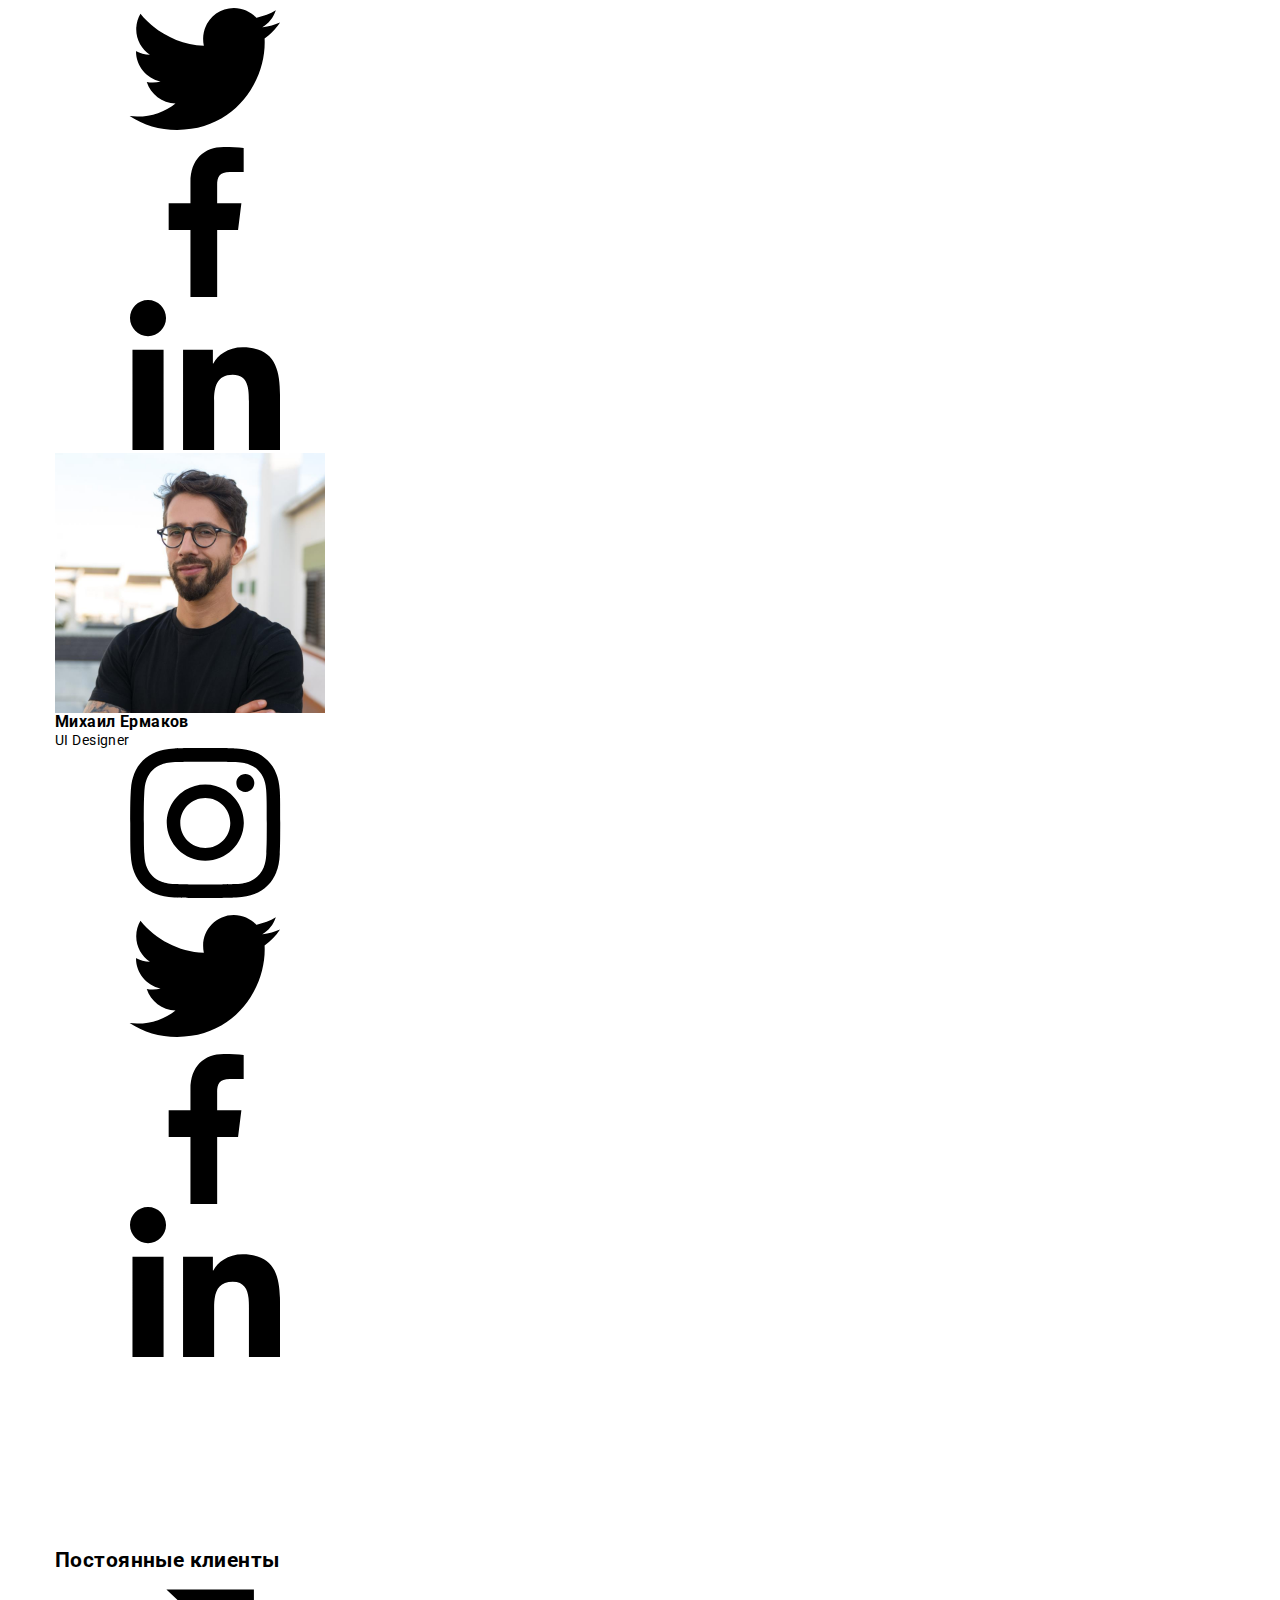
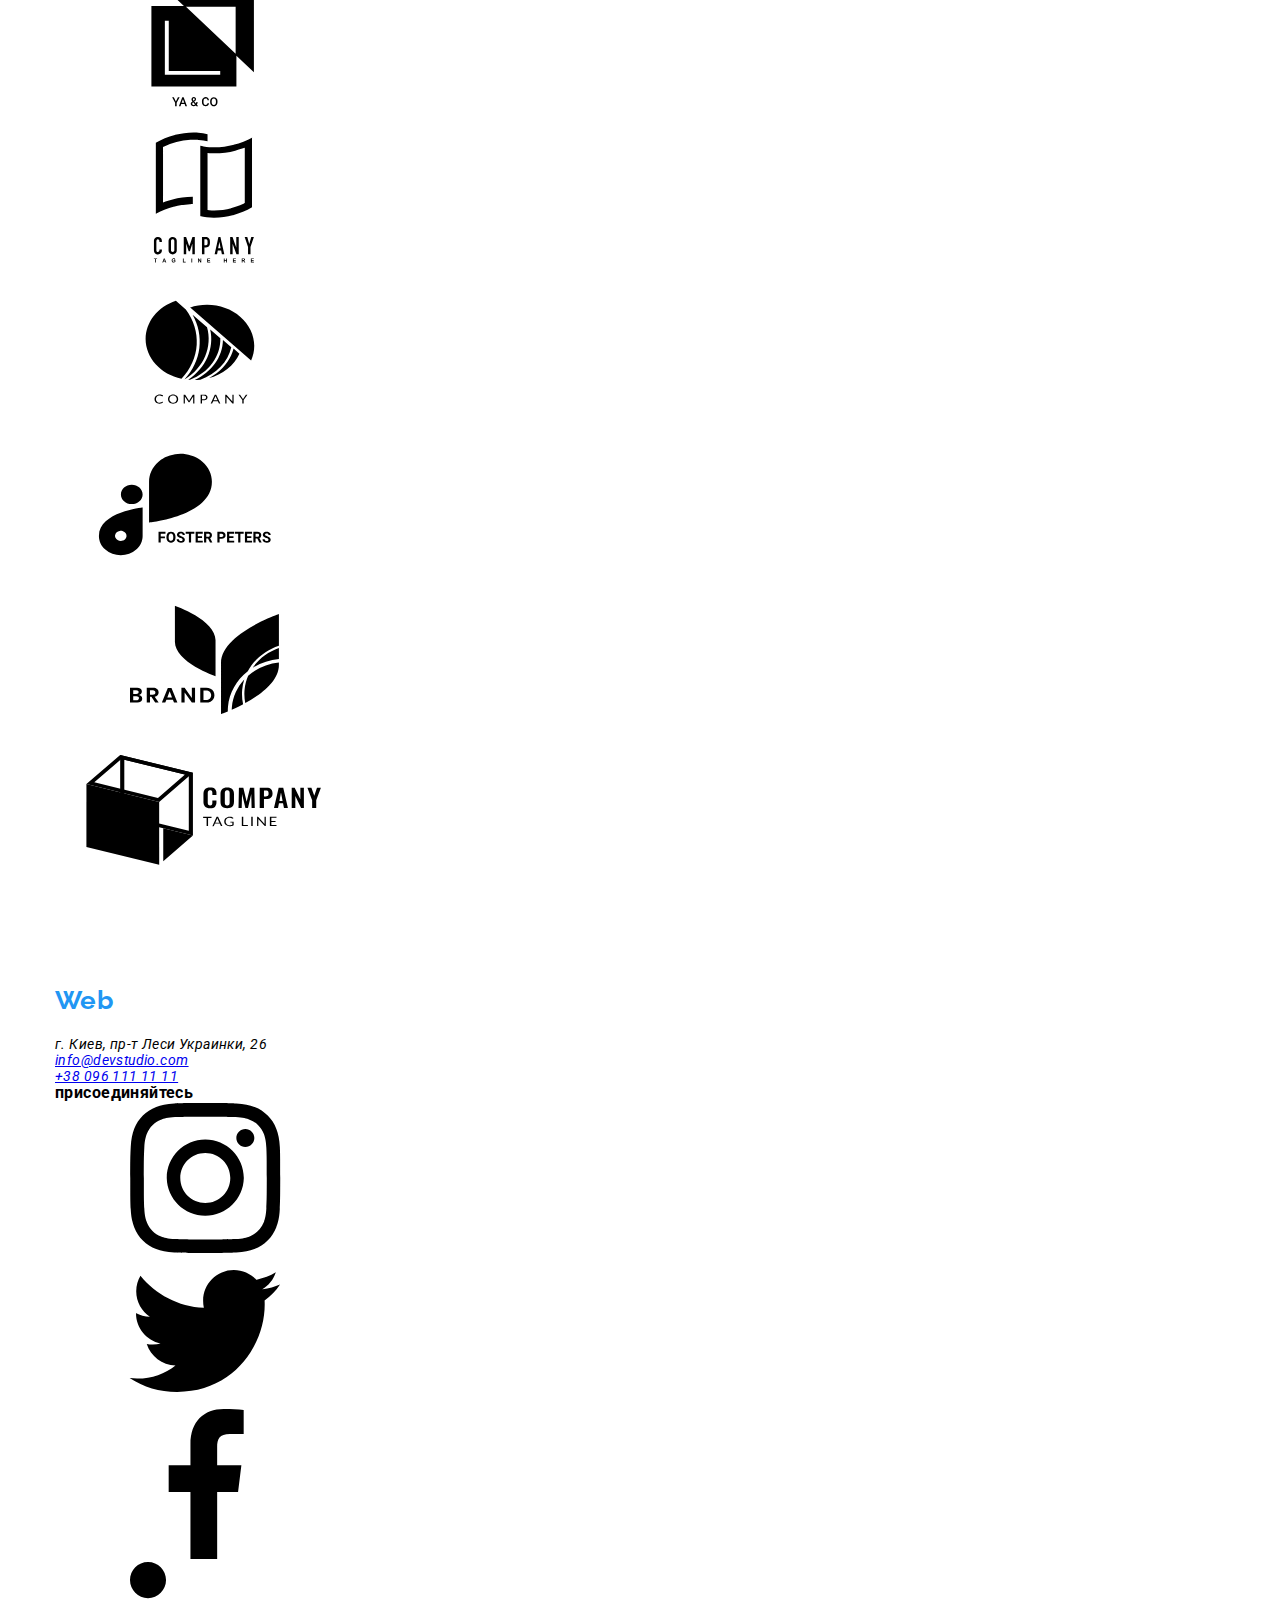
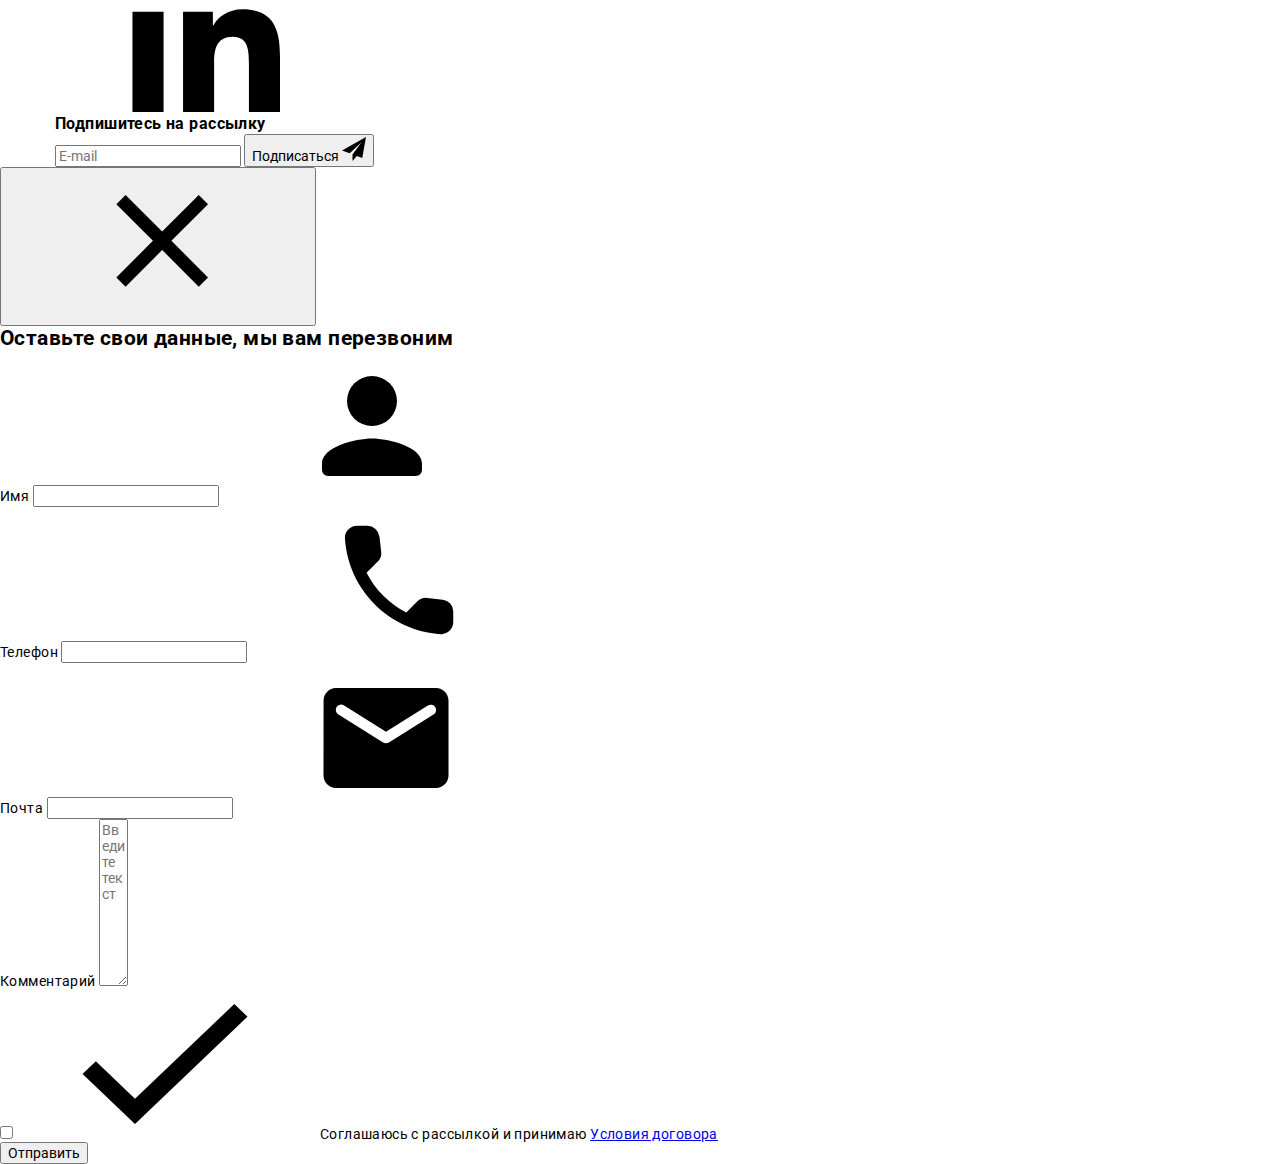
==== commit 73fc5bff: "Рефакторинг SASS" ====
--- a/index.html
+++ b/index.html
@@ -8,7 +8,7 @@
     <link href="https://fonts.googleapis.com/css2?family=Raleway:wght@700&family=Roboto:wght@400;500;700;900&display=swap"
         rel="stylesheet">
     <link rel="stylesheet" href="https://cdnjs.cloudflare.com/ajax/libs/modern-normalize/1.1.0/modern-normalize.min.css">
-    <link rel="stylesheet" href="./css/styles.css">
+    <link rel="stylesheet" href="./css/main.min.css">
 </head>
 <body>
     <!--навигация-->
--- a/css/main.min.css
+++ b/css/main.min.css
@@ -0,0 +1,2 @@
+body{font-family:"Roboto",sans-serif;background-color:var(--primary-bgc);color:var(--primary-text-color);font-size:14px;letter-spacing:0.03em}h1,h2,h3,h4,h5,h6,ul,p{margin:0;padding:0}img{display:block;max-width:100%}.container{margin-left:auto;margin-right:auto;padding-left:15px;padding-right:15px;width:1200px}.section{padding-bottom:94px;padding-top:94px}.list{list-style:none}.logo{margin-right:93px;font-family:"Raleway",sans-serif;font-weight:700;font-size:26px;line-height:1.19;color:#2196f3;text-decoration:none}.logo__half{color:#000}.logo--footer{display:inline-block;margin-bottom:20px;margin-right:0px}.footer__logo-half{color:#fff}.header__container{display:-webkit-box;display:-ms-flexbox;display:flex;-webkit-box-align:center;-ms-flex-align:center;align-items:center}.site-nav{display:-webkit-box;display:-ms-flexbox;display:flex;-webkit-box-align:center;-ms-flex-align:center;align-items:center}.site-nav__link{display:block;padding:32px 0;color:#212121;text-decoration:none;font-weight:500;font-size:14px;line-height:1.14;letter-spacing:0.02em;-webkit-transition:color 250ms cubic-bezier(0.4, 0, 0.2, 1);transition:color 250ms cubic-bezier(0.4, 0, 0.2, 1)}.site-nav__item:not(:last-child){margin-right:50px}.site-nav__link:hover,.site-nav__link:focus{color:#2196f3}.site-nav__link--curent{position:relative;color:#2196f3}.site-nav__link--curent::after{position:absolute;bottom:-1px;display:block;content:"";width:100%;height:4px;background-color:#2196f3;border-radius:2px}.header-contact{display:-webkit-box;display:-ms-flexbox;display:flex;margin-left:auto}.header-contact__link{display:-webkit-box;display:-ms-flexbox;display:flex;-webkit-box-align:center;-ms-flex-align:center;align-items:center;color:#757575;text-decoration:none;font-weight:500;font-size:14px;line-height:1.14;letter-spacing:0.02em;-webkit-transition:color 250ms cubic-bezier(0.4, 0, 0.2, 1);transition:color 250ms cubic-bezier(0.4, 0, 0.2, 1)}.header-contact__link:hover,.header-contact__link:focus{color:#2196f3}.header-contact__item:first-child{margin-right:50px}.header-contact__icon{fill:#757575;margin-right:10px;-webkit-transition:fill 250ms cubic-bezier(0.4, 0, 0.2, 1);transition:fill 250ms cubic-bezier(0.4, 0, 0.2, 1)}.header-contact__link:hover .header-contact__icon{fill:#2196f3}
+/*# sourceMappingURL=main.min.css.map */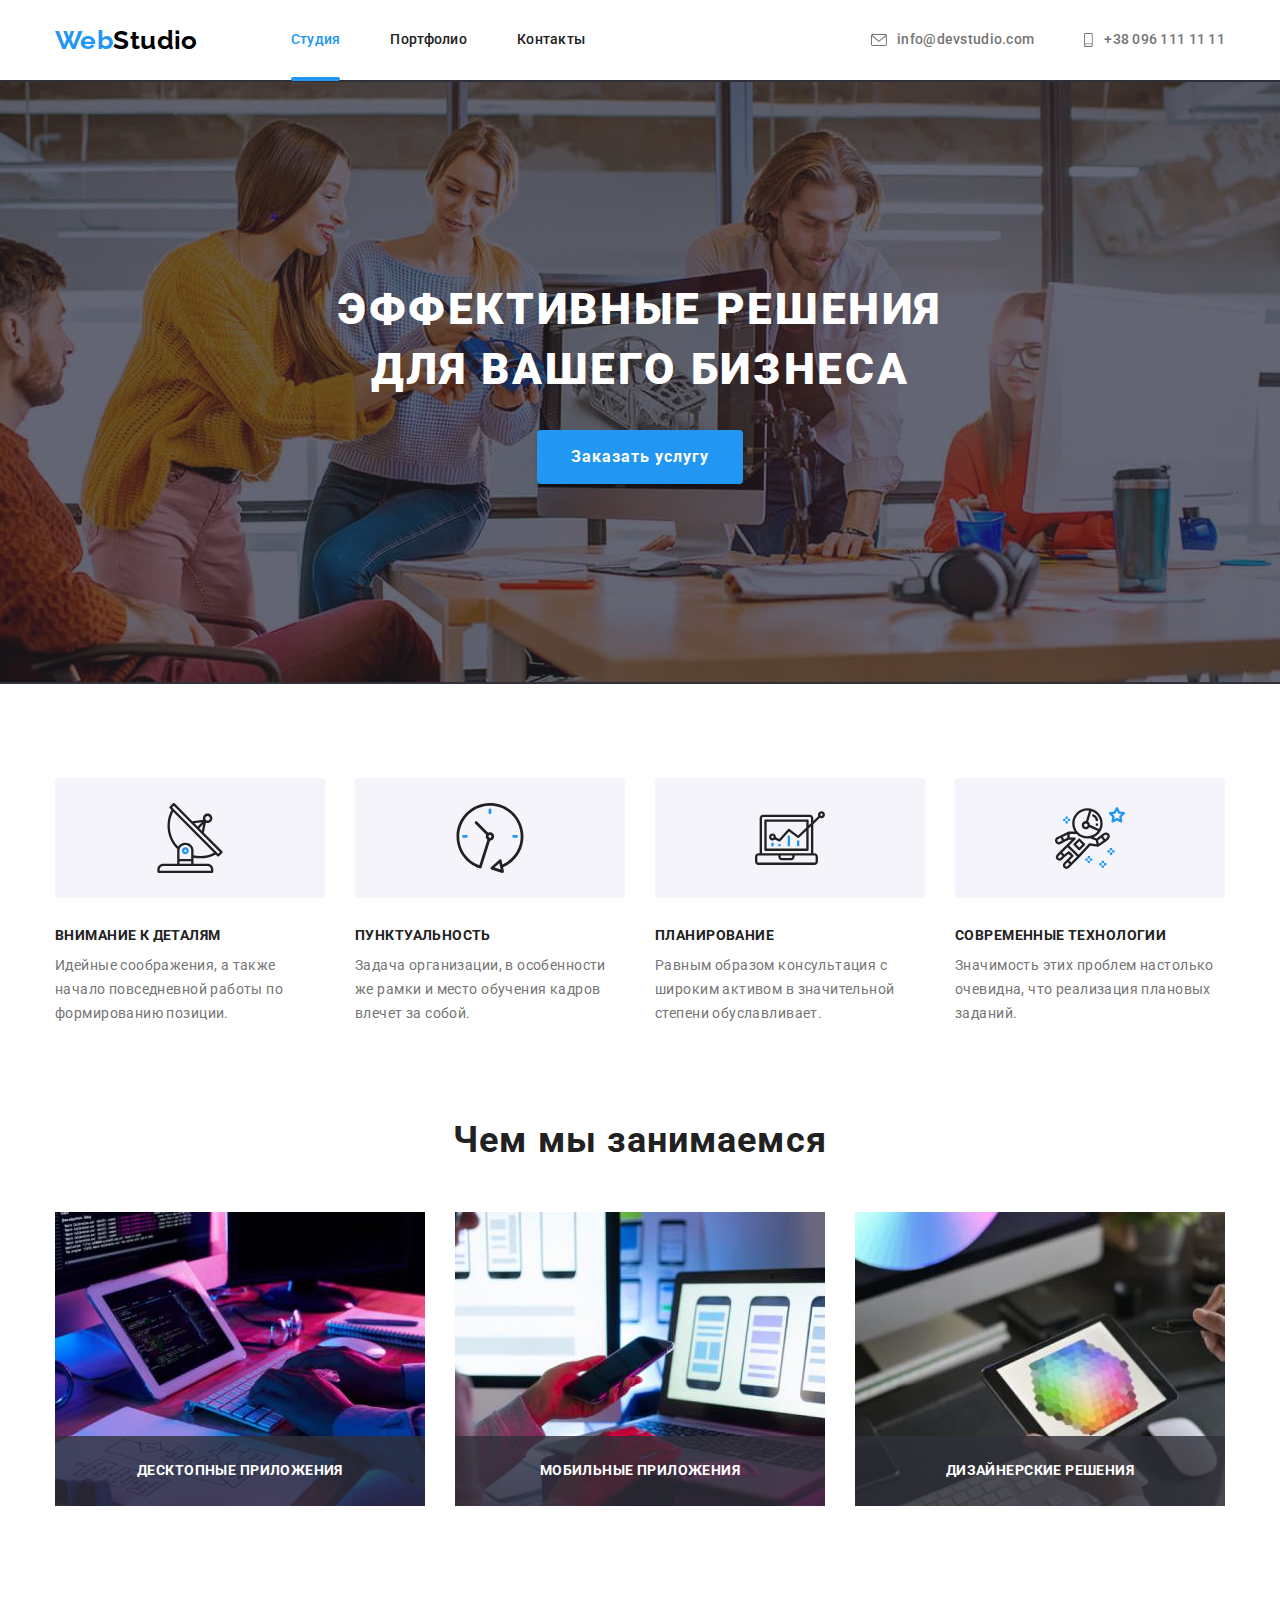
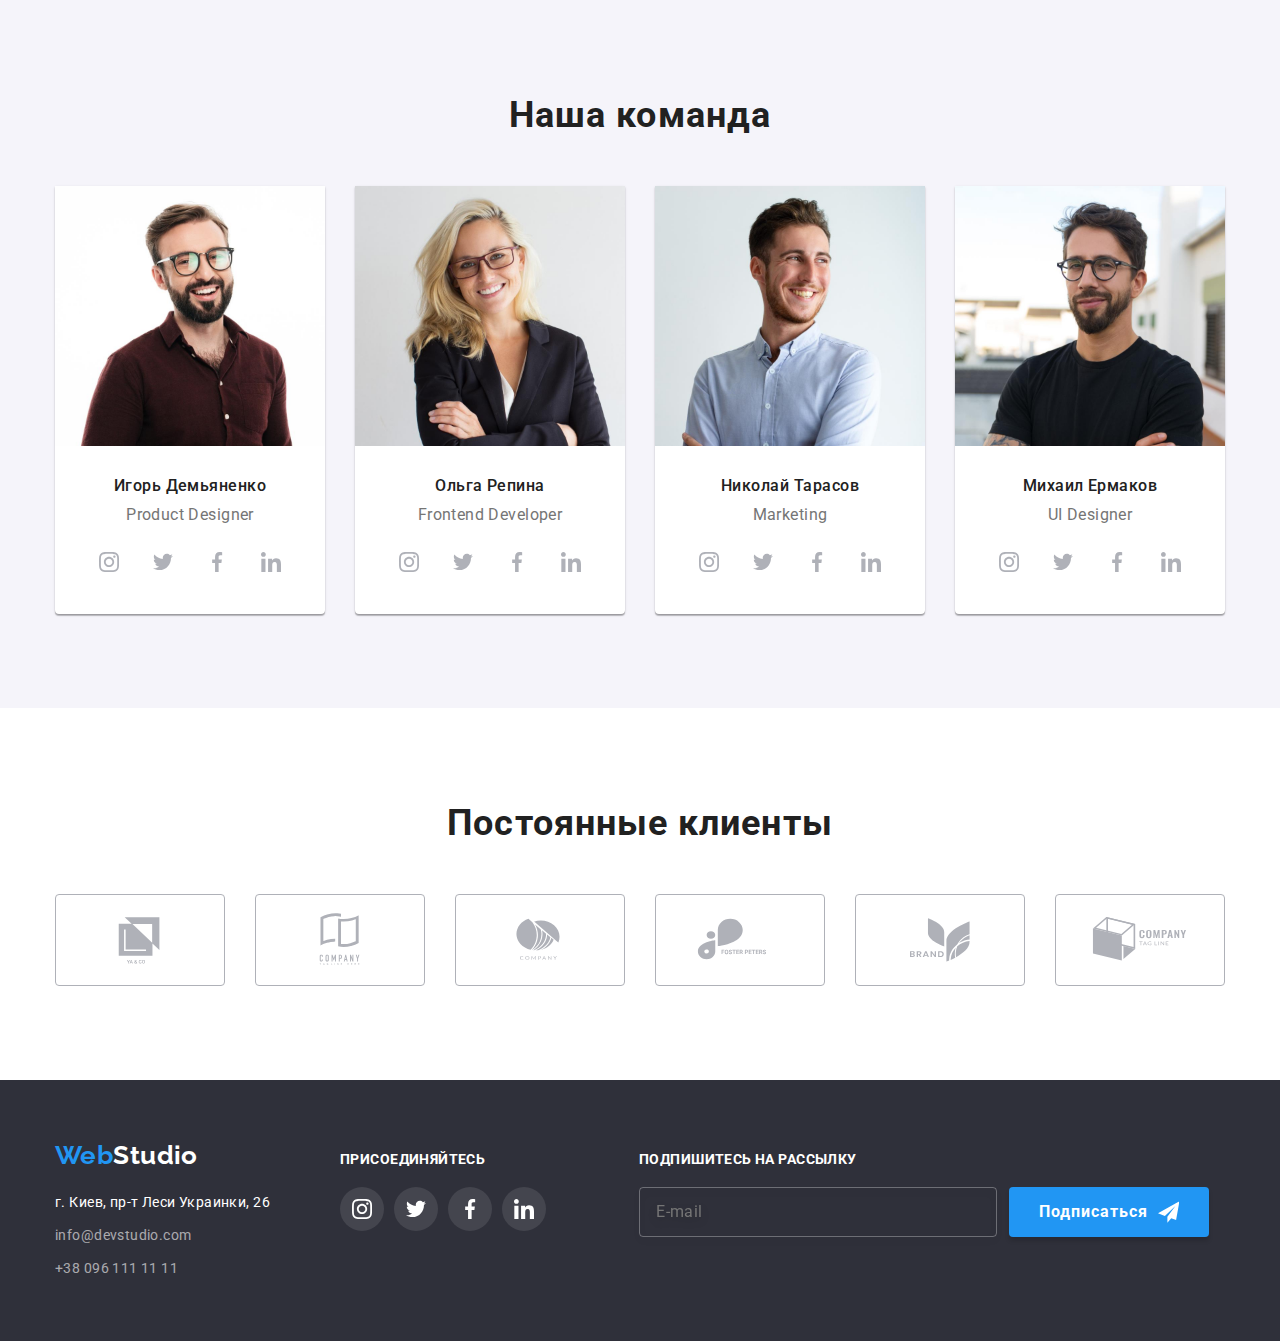
==== commit 775ffea4: "Рефакторинг CSS в SASS" ====
--- a/index.html
+++ b/index.html
@@ -16,7 +16,7 @@
         <div class="header__container container">
             <nav class="site-nav">
                 <a href="./index.html" class="logo">Web<span class="logo__half">Studio</span></a>
-                <ul class="site-nav list">
+                <ul class="site-nav">
                     <li class="site-nav__item">
                         <a href="#" class="site-nav__link site-nav__link--curent">Студия</a>
                     </li>
@@ -29,7 +29,7 @@
                     
                 </ul>
             </nav>
-            <ul class="header-contact list">
+            <ul class="header-contact">
                 <li class="header-contact__item">
                     <a href="mailto:info@devstudio.com" class="header-contact__link">
                         <svg class="header-contact__icon" style="width: 16px; height: 12px;">
@@ -58,7 +58,7 @@
         <!--секция 2-->
         <section class="features section">
             <div class="container">
-                <ul class="features__list list">
+                <ul class="features__list">
                     <li class="features__item">
                        <div class="features__image">
                             <svg class="features__icon">
@@ -106,7 +106,7 @@
         <section class="business section">
             <div class="container">
                 <h2 class="section-title">Чем мы занимаемся</h2>
-                <ul class="business__list list">
+                <ul class="business__list">
                     <li class="business__item"><img src="./images/box-1.jpg" alt="man writing a code">
                         <h3 class="business__title">Десктопные приложения</h3>    
                     </li>
@@ -123,13 +123,13 @@
         <section class="team section">
             <div class="container">
                 <h2 class="section-title">Наша команда</h2>
-                <ul class="team__list list">
+                <ul class="team__list">
                     <li class="team__item"><img src="./images/img-1.jpg" alt="smiling man in glases" width="270" height="260">
                         <div class="team__discription">
                             <h3 class="team__name">Игорь Демьяненко</h3>
                             <p class="team__position">Product Designer</p>
                             
-                            <ul class="social-networks list">
+                            <ul class="social-networks">
                                 <li class="social-networks__item">
                                     <a href="#" class="social-networks__link">
                                         <svg class="social-networks__icon">
@@ -165,7 +165,7 @@
                         <div class="team__discription">
                             <h3 class="team__name">Ольга Репина</h3>
                             <p class="team__position">Frontend Developer</p>
-                            <ul class="social-networks list">
+                            <ul class="social-networks">
                                 <li class="social-networks__item">
                                     <a href="#" class="social-networks__link">
                                         <svg class="social-networks__icon">
@@ -201,7 +201,7 @@
                         <div class="team__discription">
                             <h3 class="team__name">Николай Тарасов</h3>
                             <p class="team__position">Marketing</p>
-                            <ul class="social-networks list">
+                            <ul class="social-networks">
                                 <li class="social-networks__item">
                                     <a href="#" class="social-networks__link">
                                         <svg class="social-networks__icon">
@@ -237,7 +237,7 @@
                         <div class="team__discription">
                             <h3 class="team__name">Михаил Ермаков</h3>
                             <p class="team__position">UI Designer</p>
-                            <ul class="social-networks list">
+                            <ul class="social-networks">
                                 <li class="social-networks__item">
                                     <a href="#" class="social-networks__link">
                                         <svg class="social-networks__icon">
@@ -276,7 +276,7 @@
         <section class="regular-customers section">
             <div class="container">
                 <h2 class="section-title">Постоянные клиенты</h2>
-                <ul class="regular-customers__list list">
+                <ul class="regular-customers__list">
                     <li class="regular-customers__item">
                         <a href="" class="regular-customers__link">
                             <svg class="regular-customers__logo">
@@ -337,7 +337,7 @@
             <address>
                 <p class="footer__location">г. Киев, пр-т Леси Украинки, 26</p>
                 
-                <ul class="footer__adress list">
+                <ul class="footer__adress">
                     <li class="footer__item"><a href="mailto:info@devstudio.com" class="footer__contact">info@devstudio.com</a></li>
                     <li class="footer__item"><a href="tel:+380961111111" class="footer__contact">+38 096 111 11 11</a></li>
                 </ul>
@@ -346,33 +346,33 @@
             </div>
         
         
-            <div class="join">
+            <div class="footer-social-container">
                 <h3 class="footer-subtitle">присоединяйтесь</h3>
-                <ul class="social-networks join__social-networks list">
-                    <li class="social-networks__item">
-                        <a href="#" class="social-networks__link social-networks__link--bg">
-                            <svg class="social-networks__icon social-networks__icon--color">
+                <ul class="footer-social">
+                    <li class="footer-social__item">
+                        <a href="#" class="footer-social__link">
+                            <svg class="footer-social__icon">
                                 <use href="./images/symbol-defs.svg#icon-instagram"></use>
                             </svg>
                         </a>
                     </li>
-                    <li class="social-networks__item">
-                        <a href="#" class="social-networks__link social-networks__link--bg">
-                            <svg class="social-networks__icon social-networks__icon--color">
+                    <li class="footer-social__item">
+                        <a href="#" class="footer-social__link">
+                            <svg class="footer-social__icon">
                                 <use href="./images/symbol-defs.svg#icon-twitter"></use>
                             </svg>
                         </a>
                     </li>
-                    <li class="social-networks__item">
-                        <a href="#" class="social-networks__link social-networks__link--bg">
-                            <svg class="social-networks__icon social-networks__icon--color">
+                    <li class="footer-social__item">
+                        <a href="#" class="footer-social__link">
+                            <svg class="footer-social__icon">
                                 <use href="./images/symbol-defs.svg#icon-facebook"></use>
                             </svg>
                         </a>
                     </li>
-                    <li class="social-networks__item">
-                        <a href="#" class="social-networks__link social-networks__link--bg">
-                            <svg class="social-networks__icon social-networks__icon--color">
+                    <li class="footer-social__item">
+                        <a href="#" class="footer-social__link">
+                            <svg class="footer-social__icon">
                                 <use href="./images/symbol-defs.svg#icon-linkedin"></use>
                             </svg>
                         </a>
@@ -383,7 +383,7 @@
                 <h3 class="footer-subtitle">Подпишитесь на рассылку</h3>
                 <form class="subscription__form">
                         <input type="email" name="email" placeholder="E-mail" class="subscription__email" required >
-                    <button type="submit" class="button subscription__button">Подписаться
+                    <button type="submit" class="subscription__button">Подписаться
                         <svg width="24" height="24" class="subscription__icon">
                             <use href="./images/symbol-defs.svg#icon-send"></use>
                         </svg>
@@ -442,7 +442,7 @@
                     </label>
                     
                 </div>
-                <button type="submit" class="button main-form__btn">Отправить</button>
+                <button type="submit" class="main-form__btn">Отправить</button>
 
             </form>
         </div>
--- a/css/main.min.css
+++ b/css/main.min.css
@@ -1,2 +1,2 @@
-body{font-family:"Roboto",sans-serif;background-color:var(--primary-bgc);color:var(--primary-text-color);font-size:14px;letter-spacing:0.03em}h1,h2,h3,h4,h5,h6,ul,p{margin:0;padding:0}img{display:block;max-width:100%}.container{margin-left:auto;margin-right:auto;padding-left:15px;padding-right:15px;width:1200px}.section{padding-bottom:94px;padding-top:94px}.list{list-style:none}.logo{margin-right:93px;font-family:"Raleway",sans-serif;font-weight:700;font-size:26px;line-height:1.19;color:#2196f3;text-decoration:none}.logo__half{color:#000}.logo--footer{display:inline-block;margin-bottom:20px;margin-right:0px}.footer__logo-half{color:#fff}.header__container{display:-webkit-box;display:-ms-flexbox;display:flex;-webkit-box-align:center;-ms-flex-align:center;align-items:center}.site-nav{display:-webkit-box;display:-ms-flexbox;display:flex;-webkit-box-align:center;-ms-flex-align:center;align-items:center}.site-nav__link{display:block;padding:32px 0;color:#212121;text-decoration:none;font-weight:500;font-size:14px;line-height:1.14;letter-spacing:0.02em;-webkit-transition:color 250ms cubic-bezier(0.4, 0, 0.2, 1);transition:color 250ms cubic-bezier(0.4, 0, 0.2, 1)}.site-nav__item:not(:last-child){margin-right:50px}.site-nav__link:hover,.site-nav__link:focus{color:#2196f3}.site-nav__link--curent{position:relative;color:#2196f3}.site-nav__link--curent::after{position:absolute;bottom:-1px;display:block;content:"";width:100%;height:4px;background-color:#2196f3;border-radius:2px}.header-contact{display:-webkit-box;display:-ms-flexbox;display:flex;margin-left:auto}.header-contact__link{display:-webkit-box;display:-ms-flexbox;display:flex;-webkit-box-align:center;-ms-flex-align:center;align-items:center;color:#757575;text-decoration:none;font-weight:500;font-size:14px;line-height:1.14;letter-spacing:0.02em;-webkit-transition:color 250ms cubic-bezier(0.4, 0, 0.2, 1);transition:color 250ms cubic-bezier(0.4, 0, 0.2, 1)}.header-contact__link:hover,.header-contact__link:focus{color:#2196f3}.header-contact__item:first-child{margin-right:50px}.header-contact__icon{fill:#757575;margin-right:10px;-webkit-transition:fill 250ms cubic-bezier(0.4, 0, 0.2, 1);transition:fill 250ms cubic-bezier(0.4, 0, 0.2, 1)}.header-contact__link:hover .header-contact__icon{fill:#2196f3}
+body{font-family:"Roboto",sans-serif;background-color:#fff;color:#757575;font-size:14px;letter-spacing:0.03em}h1,h2,h3,h4,h5,h6,ul,p{margin:0;padding:0}img{display:block;max-width:100%}ul{list-style:none}.container{margin-left:auto;margin-right:auto;padding-left:15px;padding-right:15px;width:1200px}.section{padding-bottom:94px;padding-top:94px}.section-title{margin:0 auto;margin-bottom:50px;font-weight:700;font-size:36px;line-height:1.17;text-align:center;letter-spacing:0.03em;color:#212121}.visually-hidden{position:absolute;width:1px;height:1px;margin:-1px;border:0;padding:0;white-space:nowrap;-webkit-clip-path:inset(100%);clip-path:inset(100%);clip:rect(0 0 0 0);overflow:hidden}.button,.subscription__button,.main-form__btn{padding:10px 32px;color:#fff;background-color:#2196f3;font-family:"Roboto", sans-serif;font-weight:700;font-size:16px;line-height:1.88;letter-spacing:0.06em;border-color:transparent;border-radius:4px;-webkit-box-shadow:0px 4px 4px rgba(0,0,0,0.15);box-shadow:0px 4px 4px rgba(0,0,0,0.15);cursor:pointer;-webkit-transition:bacground-color 250ms cubic-bezier(0.4, 0, 0.2, 1);transition:bacground-color 250ms cubic-bezier(0.4, 0, 0.2, 1)}.button:hover,.subscription__button:hover,.main-form__btn:hover,.button:focus,.subscription__button:focus,.main-form__btn:focus{background-color:#188ce8;-webkit-box-sizing:border-box;box-sizing:border-box;-webkit-box-shadow:0px 4px 4px rgba(0,0,0,0.15);box-shadow:0px 4px 4px rgba(0,0,0,0.15);border-radius:4px}.logo{margin-right:93px;font-family:"Raleway",sans-serif;font-weight:700;font-size:26px;line-height:1.19;color:#2196f3;text-decoration:none}.logo__half{color:#000}.logo--footer{display:inline-block;margin-bottom:20px;margin-right:0px}.footer__logo-half{color:#fff}.header__container{display:-webkit-box;display:-ms-flexbox;display:flex;-webkit-box-align:center;-ms-flex-align:center;align-items:center}.site-nav{display:-webkit-box;display:-ms-flexbox;display:flex;-webkit-box-align:center;-ms-flex-align:center;align-items:center}.site-nav__link{display:block;padding:32px 0;color:#212121;text-decoration:none;font-weight:500;font-size:14px;line-height:1.14;letter-spacing:0.02em;-webkit-transition:color 250ms cubic-bezier(0.4, 0, 0.2, 1);transition:color 250ms cubic-bezier(0.4, 0, 0.2, 1)}.site-nav__link:hover,.site-nav__link:focus{color:#2196f3}.site-nav__item:not(:last-child){margin-right:50px}.site-nav__link--curent{position:relative;color:#2196f3}.site-nav__link--curent::after{position:absolute;bottom:-1px;display:block;content:"";width:100%;height:4px;background-color:#2196f3;border-radius:2px}.header-contact{display:-webkit-box;display:-ms-flexbox;display:flex;margin-left:auto}.header-contact__link{display:-webkit-box;display:-ms-flexbox;display:flex;-webkit-box-align:center;-ms-flex-align:center;align-items:center;color:#757575;text-decoration:none;font-weight:500;font-size:14px;line-height:1.14;letter-spacing:0.02em;-webkit-transition:color 250ms cubic-bezier(0.4, 0, 0.2, 1);transition:color 250ms cubic-bezier(0.4, 0, 0.2, 1)}.header-contact__link:hover,.header-contact__link:focus{color:#2196f3}.header-contact__item:first-child{margin-right:50px}.header-contact__icon{fill:#757575;margin-right:10px;-webkit-transition:fill 250ms cubic-bezier(0.4, 0, 0.2, 1);transition:fill 250ms cubic-bezier(0.4, 0, 0.2, 1)}.header-contact__link:hover .header-contact__icon{fill:#2196f3}.section.hero{background-color:#2f303a;padding:200px 0;text-align:center;margin:0 auto;background-image:-webkit-gradient(linear, left top, right top, from(rgba(47,48,58,0.4)), to(rgba(47,48,58,0.4))),url(../images/hero_image.jpg);background-image:linear-gradient(to right, rgba(47,48,58,0.4), rgba(47,48,58,0.4)),url(../images/hero_image.jpg);background-repeat:no-repeat;background-position:center;max-width:1600px}.hero__title{margin:0 auto;max-width:696px;margin-bottom:30px;color:#fff;font-weight:900;font-size:44px;line-height:1.36;letter-spacing:0.06em;text-transform:uppercase}.features{padding-bottom:0}.features__list{display:-webkit-box;display:-ms-flexbox;display:flex;-ms-flex-wrap:wrap;flex-wrap:wrap;margin-left:calc(-1 * 30px)}.features__image{display:-webkit-box;display:-ms-flexbox;display:flex;height:120px;-webkit-box-align:center;-ms-flex-align:center;align-items:center;-webkit-box-pack:center;-ms-flex-pack:center;justify-content:center;margin-bottom:30px;background-color:#f5f4fa;border-radius:4px}.features__icon{width:70px;height:70px}.features__item{margin-left:30px;-ms-flex-preferred-size:calc((100% - 4 * 30px) / 4);flex-basis:calc((100% - 4 * 30px) / 4)}.features__title{margin-bottom:10px;font-weight:700;font-size:14px;line-height:1.14;text-transform:uppercase;color:#212121}.features__text{font-weight:400;line-height:1.71}.business__list{display:-webkit-box;display:-ms-flexbox;display:flex;-ms-flex-wrap:wrap;flex-wrap:wrap;margin-left:-30px}.business__item{position:relative;margin-left:30px;-ms-flex-preferred-size:calc((100% - 3 * 30px) / 3);flex-basis:calc((100% - 3 * 30px) / 3)}.business__title{position:absolute;bottom:0px;width:100%;padding:27px 0px;font-weight:700;font-size:14px;line-height:1.14;text-align:center;letter-spacing:0.03em;text-transform:uppercase;color:#fff;background:rgba(47,48,58,0.8)}.team{background:#f5f4fa}.team__list{display:-webkit-box;display:-ms-flexbox;display:flex;-ms-flex-wrap:wrap;flex-wrap:wrap;margin-left:-30px}.team__item{margin-left:30px;-ms-flex-preferred-size:calc((100% - 30px * 4) / 4);flex-basis:calc((100% - 30px * 4) / 4);background:#fff;-webkit-box-shadow:0px 1px 3px rgba(0,0,0,0.12),0px 1px 1px rgba(0,0,0,0.14),0px 2px 1px rgba(0,0,0,0.2);box-shadow:0px 1px 3px rgba(0,0,0,0.12),0px 1px 1px rgba(0,0,0,0.14),0px 2px 1px rgba(0,0,0,0.2);border-radius:0px 0px 4px 4px}.team__name{margin-bottom:10px;font-weight:500;font-size:16px;line-height:1.19;text-align:center;letter-spacing:0.03em;color:#212121}.team__position{font-size:16px;line-height:1.19;text-align:center}.team__discription{padding:30px 32px 30px 32px;text-align:center;-webkit-box-sizing:border-box;box-sizing:border-box;-webkit-box-align:center;-ms-flex-align:center;align-items:center}.social-networks,.footer-social{display:-webkit-box;display:-ms-flexbox;display:flex;margin-top:16px;margin-left:0px;-webkit-box-pack:justify;-ms-flex-pack:justify;justify-content:space-between}.social-networks__item:not(:last-child),.footer-social__item:not(:last-child){margin-right:10px}.social-networks__link,.footer-social__link{display:-webkit-box;display:-ms-flexbox;display:flex;-webkit-box-align:center;-ms-flex-align:center;align-items:center;-webkit-box-pack:center;-ms-flex-pack:center;justify-content:center;width:44px;height:44px;background-color:#fff;border-radius:50%;-webkit-transition:background-color 250ms cubic-bezier(0.4, 0, 0.2, 1);transition:background-color 250ms cubic-bezier(0.4, 0, 0.2, 1)}.social-networks__link:hover,.footer-social__link:hover,.social-networks__link:focus,.footer-social__link:focus{background-color:#2196f3}.social-networks__icon,.footer-social__icon{width:20px;height:20px;fill:#afb1b8;-webkit-transition:fill 250ms cubic-bezier(0.4, 0, 0.2, 1);transition:fill 250ms cubic-bezier(0.4, 0, 0.2, 1)}.social-networks__link:hover .social-networks__icon,.footer-social__link:hover .social-networks__icon,.social-networks__link:hover .footer-social__icon,.footer-social__link:hover .footer-social__icon,.social-networks__link:focus .social-networks__icon,.footer-social__link:focus .social-networks__icon,.social-networks__link:focus .footer-social__icon,.footer-social__link:focus .footer-social__icon{fill:#fff}.regular-customers__list{display:-webkit-box;display:-ms-flexbox;display:flex;-ms-flex-wrap:wrap;flex-wrap:wrap;margin-left:-30px}.regular-customers__item{margin-left:30px;-ms-flex-preferred-size:calc((100% - 30px * 6) / 6);flex-basis:calc((100% - 30px * 6) / 6)}.regular-customers__link{display:-webkit-box;display:-ms-flexbox;display:flex;-webkit-box-align:center;-ms-flex-align:center;align-items:center;-webkit-box-pack:center;-ms-flex-pack:center;justify-content:center;width:170px;height:92px;border:solid 1px #afb1b8;border-radius:4px;-webkit-transition:border 250ms cubic-bezier(0.4, 0, 0.2, 1);transition:border 250ms cubic-bezier(0.4, 0, 0.2, 1)}.regular-customers__link:hover,.regular-customers__link:focus{border:solid 1px #2196f3}.regular-customers__logo{width:106px;height:60px;fill:#afb1b8;-webkit-box-sizing:border-box;box-sizing:border-box;-webkit-transition:fill 250ms cubic-bezier(0.4, 0, 0.2, 1);transition:fill 250ms cubic-bezier(0.4, 0, 0.2, 1)}.regular-customers__link:hover .regular-customers__logo,.regular-customers__link:focus .regular-customers__logo{fill:#2196f3}.footer{background:#2f303a;padding:60px 0}.footer__location{font-style:normal;line-height:1.71;color:#fff;margin-bottom:9px}.footer__contact{font-style:normal;line-height:1.71;text-decoration:none;color:rgba(255,255,255,0.6);-webkit-transition:color 250ms cubic-bezier(0.4, 0, 0.2, 1);transition:color 250ms cubic-bezier(0.4, 0, 0.2, 1)}.footer__contact:hover,.footer__contact:focus{color:#2196f3}.footer__item:first-child{margin-bottom:9px}.footer__display{display:-webkit-box;display:-ms-flexbox;display:flex;-webkit-box-align:baseline;-ms-flex-align:baseline;align-items:baseline}.footer-social-container{margin-left:70px}.footer-subtitle{margin-bottom:20px;font-weight:700;font-size:14px;line-height:16px;letter-spacing:0.03em;text-transform:uppercase;color:#fff}.footer-social__link{background-color:rgba(255,255,255,0.1)}.footer-social__icon{fill:#fff}.subscription{margin-left:93px}.subscription__form{display:-webkit-box;display:-ms-flexbox;display:flex}.subscription__email{display:-webkit-box;display:-ms-flexbox;display:flex;-webkit-box-align:center;-ms-flex-align:center;align-items:center;width:358px;height:50px;padding-left:16px;font-size:16px;line-height:1.25;letter-spacing:0.03em;color:rgba(255,255,255,0.6);border:1px solid rgba(255,255,255,0.3);-webkit-box-sizing:border-box;box-sizing:border-box;-webkit-filter:drop-shadow(0px 4px 4px rgba(0,0,0,0.15));filter:drop-shadow(0px 4px 4px rgba(0,0,0,0.15));border-radius:4px;background:transparent;-webkit-transition:border-color 250ms cubic-bezier(0.4, 0, 0.2, 1);transition:border-color 250ms cubic-bezier(0.4, 0, 0.2, 1)}.subscription__email:focus-within{outline:none;border-color:#2196f3}.subscription__button{display:-webkit-box;display:-ms-flexbox;display:flex;-webkit-box-align:center;-ms-flex-align:center;align-items:center;-webkit-box-pack:center;-ms-flex-pack:center;justify-content:center;padding:10px 28px;width:200px;height:50px;margin-left:12px}.subscription__icon{fill:#fff;margin-left:10px}.backdrop{position:fixed;top:0;left:0;width:100%;height:100%;background:rgba(0,0,0,0.2);-webkit-transition:opacity 250ms cubic-bezier(0.4, 0, 0.2, 1),visibility 250ms cubic-bezier(0.4, 0, 0.2, 1);transition:opacity 250ms cubic-bezier(0.4, 0, 0.2, 1),visibility 250ms cubic-bezier(0.4, 0, 0.2, 1);opacity:1}.backdrop.is-hidden{opacity:0;pointer-events:none;visibility:hidden}.modal{display:block;position:absolute;top:50%;left:50%;min-height:581px;min-width:528px;background:#fff;-webkit-box-shadow:0px 1px 3px rgba(0,0,0,0.12),0px 1px 1px rgba(0,0,0,0.14),0px 2px 1px rgba(0,0,0,0.2);box-shadow:0px 1px 3px rgba(0,0,0,0.12),0px 1px 1px rgba(0,0,0,0.14),0px 2px 1px rgba(0,0,0,0.2);border-radius:4px;-webkit-transition:-webkit-transform 250ms cubic-bezier(0.4, 0, 0.2, 1);transition:-webkit-transform 250ms cubic-bezier(0.4, 0, 0.2, 1);transition:transform 250ms cubic-bezier(0.4, 0, 0.2, 1);transition:transform 250ms cubic-bezier(0.4, 0, 0.2, 1), -webkit-transform 250ms cubic-bezier(0.4, 0, 0.2, 1);-webkit-transform:translate(-50%, -50%) scale(1);transform:translate(-50%, -50%) scale(1)}.backdrop.is-hidden .modal{-webkit-transform:translate(-50%, -50%) scale(1.1);transform:translate(-50%, -50%) scale(1.1);display:block;position:absolute;top:50%;left:50%}.close-button{position:absolute;top:8px;right:8px;display:-webkit-box;display:-ms-flexbox;display:flex;width:30px;height:30px;-webkit-box-align:center;-ms-flex-align:center;align-items:center;-webkit-box-pack:center;-ms-flex-pack:center;justify-content:center;background:#fff;border:1px solid rgba(0,0,0,0.1);border-radius:50%;cursor:pointer}.close-button__image{width:18px;height:18px;fill:#000;-webkit-transition:fill 250ms cubic-bezier(0.4, 0, 0.2, 1);transition:fill 250ms cubic-bezier(0.4, 0, 0.2, 1)}.close-button__image:hover,.close-button__image:focus{fill:#2196f3}.main-form{padding:40px}.main-form__title{display:inline-block;margin-bottom:12px;font-size:700;font-size:20px;line-height:1.15;-webkit-box-align:center;-ms-flex-align:center;align-items:center;vertical-align:Top;letter-spacing:0.03em;color:#212121}.input{position:relative;display:-webkit-box;display:-ms-flexbox;display:flex;-webkit-box-orient:vertical;-webkit-box-direction:normal;-ms-flex-direction:column;flex-direction:column}.input:not(:last-child){margin-bottom:10px}.input__field{width:448px;height:40px;-webkit-box-sizing:border-box;box-sizing:border-box;padding:12px 12px 12px 42px;margin-top:4px;font-size:16px;line-height:1.16;letter-spacing:0.01em;border:1px solid rgba(33,33,33,0.2);border-radius:4px;cursor:pointer;-webkit-transition:border-color 250ms cubic-bezier(0.4, 0, 0.2, 1);transition:border-color 250ms cubic-bezier(0.4, 0, 0.2, 1)}.input__field:focus-within{border-color:#2196f3;outline:none}.input__lable{display:-webkit-box;display:-ms-flexbox;display:flex;-webkit-box-orient:vertical;-webkit-box-direction:normal;-ms-flex-direction:column;flex-direction:column;margin-left:0;margin-right:0;font-size:12px;line-height:1.17;letter-spacing:0.01em;color:#757575}.input__icon{position:absolute;display:-webkit-box;display:-ms-flexbox;display:flex;width:18px;height:18px;-webkit-box-pack:baseline;-ms-flex-pack:baseline;justify-content:baseline;-webkit-box-align:baseline;-ms-flex-align:baseline;align-items:baseline;left:12px;top:29px;fill:#212121;-webkit-transition:fill 250ms cubic-bezier(0.4, 0, 0.2, 1);transition:fill 250ms cubic-bezier(0.4, 0, 0.2, 1)}.input__lable:focus-within .input__icon{fill:#2196f3}.input__coment{-webkit-box-sizing:content-box;box-sizing:content-box;position:relative;resize:none;width:448px;height:120px;padding:12px 16px;margin-top:4px;font-size:12px;line-height:1.17;letter-spacing:0.01em;color:#757575;border:1px solid rgba(33,33,33,0.2);-webkit-box-sizing:border-box;box-sizing:border-box;border-radius:4px;-webkit-transition:border-color 250ms cubic-bezier(0.4, 0, 0.2, 1);transition:border-color 250ms cubic-bezier(0.4, 0, 0.2, 1)}.input__coment:focus-within{border-color:#2196f3;outline:none}.input__coment::-webkit-input-placeholder{font-size:14px;line-height:1.14;letter-spacing:0.01em;color:rgba(165,151,151,0.5)}.input__coment:-ms-input-placeholder{font-size:14px;line-height:1.14;letter-spacing:0.01em;color:rgba(165,151,151,0.5)}.input__coment::-ms-input-placeholder{font-size:14px;line-height:1.14;letter-spacing:0.01em;color:rgba(165,151,151,0.5)}.input__coment::placeholder{font-size:14px;line-height:1.14;letter-spacing:0.01em;color:rgba(165,151,151,0.5)}.check-box{display:-webkit-box;display:-ms-flexbox;display:flex;-webkit-box-pack:baseline;-ms-flex-pack:baseline;justify-content:baseline;-webkit-box-align:baseline;-ms-flex-align:baseline;align-items:baseline;margin-top:20px;margin-bottom:30px}.check-box__label{display:-webkit-box;display:-ms-flexbox;display:flex;-webkit-box-pack:center;-ms-flex-pack:center;justify-content:center;-webkit-box-align:center;-ms-flex-align:center;align-items:center;margin-left:auto;margin-right:auto;font-size:14px;line-height:1.71;letter-spacing:0.03em;color:#757575}.check-box__marck{width:16px;height:15px;margin-right:7px;-webkit-appearance:none;-moz-appearance:none;appearance:none}.check-box__image{width:16px;height:15px;margin-right:7px;fill:#fff;border:2px solid #212121;border-radius:2px;-webkit-transition:background-color 250ms cubic-bezier(0.4, 0, 0.2, 1),border-color 250ms cubic-bezier(0.4, 0, 0.2, 1);transition:background-color 250ms cubic-bezier(0.4, 0, 0.2, 1),border-color 250ms cubic-bezier(0.4, 0, 0.2, 1)}.check-box__marck:checked+.check-box__image{width:16px;height:15px;fill:#fff;border-color:#2196f3;background-color:#2196f3;background-origin:border-box}.check-box__text{font-size:14px;line-height:1.71;letter-spacing:0.03em;color:#757575}.check-box__link{font-size:14px;line-height:24px;letter-spacing:0.03em;color:#2196f3}.main-form__btn{display:-webkit-box;display:-ms-flexbox;display:flex;-webkit-box-align:center;-ms-flex-align:center;align-items:center;-webkit-box-pack:center;-ms-flex-pack:center;justify-content:center;padding:10px 28px;width:200px;height:50px;margin-left:auto;margin-right:auto}.filter{display:-webkit-box;display:-ms-flexbox;display:flex;-webkit-box-pack:center;-ms-flex-pack:center;justify-content:center;margin-bottom:50px}.filter__item:not(:last-child){margin-right:8px}.filter__button{padding:6px 22px;font-family:Roboto;font-weight:500;font-size:16px;line-height:1.63;text-align:center;letter-spacing:0.03em;border:none;border-radius:4px;color:#212121;background-color:#f5f4fa;cursor:pointer;-webkit-transition:color 250ms cubic-bezier(0.4, 0, 0.2, 1),background-color 250ms cubic-bezier(0.4, 0, 0.2, 1),-webkit-box-shadow 250ms cubic-bezier(0.4, 0, 0.2, 1);transition:color 250ms cubic-bezier(0.4, 0, 0.2, 1),background-color 250ms cubic-bezier(0.4, 0, 0.2, 1),-webkit-box-shadow 250ms cubic-bezier(0.4, 0, 0.2, 1);transition:color 250ms cubic-bezier(0.4, 0, 0.2, 1),background-color 250ms cubic-bezier(0.4, 0, 0.2, 1),box-shadow 250ms cubic-bezier(0.4, 0, 0.2, 1);transition:color 250ms cubic-bezier(0.4, 0, 0.2, 1),background-color 250ms cubic-bezier(0.4, 0, 0.2, 1),box-shadow 250ms cubic-bezier(0.4, 0, 0.2, 1),-webkit-box-shadow 250ms cubic-bezier(0.4, 0, 0.2, 1)}.filter__button:hover,.filter__button:focus{color:#fff;background-color:#2196f3;-webkit-box-shadow:0px 3px 1px rgba(0,0,0,0.1),0px 1px 2px rgba(0,0,0,0.08),0px 2px 2px rgba(0,0,0,0.12);box-shadow:0px 3px 1px rgba(0,0,0,0.1),0px 1px 2px rgba(0,0,0,0.08),0px 2px 2px rgba(0,0,0,0.12);border-radius:4px}.filter__button--curent{color:#fff;background-color:#2196f3}.project{display:-webkit-box;display:-ms-flexbox;display:flex;-ms-flex-wrap:wrap;flex-wrap:wrap;margin-left:-30px;margin-top:-30px}.project__item{margin-left:30px;margin-top:30px;-ms-flex-preferred-size:calc((100% - 30px * 3) / 3);flex-basis:calc((100% - 30px * 3) / 3);background-color:var(--primary-bgc)}.project__link{display:block;height:100%;font-family:Roboto;text-decoration:none;-webkit-transition:-webkit-box-shadow 250ms cubic-bezier(0.4, 0, 0.2, 1);transition:-webkit-box-shadow 250ms cubic-bezier(0.4, 0, 0.2, 1);transition:box-shadow 250ms cubic-bezier(0.4, 0, 0.2, 1);transition:box-shadow 250ms cubic-bezier(0.4, 0, 0.2, 1), -webkit-box-shadow 250ms cubic-bezier(0.4, 0, 0.2, 1)}.project__link:hover,.project__link:focus{display:block;-webkit-box-shadow:0px 1px 1px rgba(0,0,0,0.12),0px 4px 4px rgba(0,0,0,0.06),1px 4px 6px rgba(0,0,0,0.16);box-shadow:0px 1px 1px rgba(0,0,0,0.12),0px 4px 4px rgba(0,0,0,0.06),1px 4px 6px rgba(0,0,0,0.16)}.project__description{padding:20px 24px;border:solid 1px #eee;border-top:none}.project__title{margin-bottom:4px;font-weight:700;font-size:18px;line-height:2;letter-spacing:0.06em;color:#212121}.project__type{font-size:16px;line-height:1.88;letter-spacing:0.03em;color:#757575}.project__thumb{position:relative;overflow:hidden}.overlay{position:absolute;width:100%;height:100%;top:0%;left:0%;padding:63px 24px;font-size:18px;line-height:1.55;letter-spacing:0.03em;color:#fff;background:rgba(33,150,243,0.9);-webkit-transform:translateY(calc(100% + 1px));transform:translateY(calc(100% + 1px));-webkit-transition:-webkit-transform 250ms cubic-bezier(0.4, 0, 0.2, 1);transition:-webkit-transform 250ms cubic-bezier(0.4, 0, 0.2, 1);transition:transform 250ms cubic-bezier(0.4, 0, 0.2, 1);transition:transform 250ms cubic-bezier(0.4, 0, 0.2, 1), -webkit-transform 250ms cubic-bezier(0.4, 0, 0.2, 1)}.project__link:hover .overlay,.project__link:focus .overlay{-webkit-transform:translateY(0);transform:translateY(0)}
 /*# sourceMappingURL=main.min.css.map */